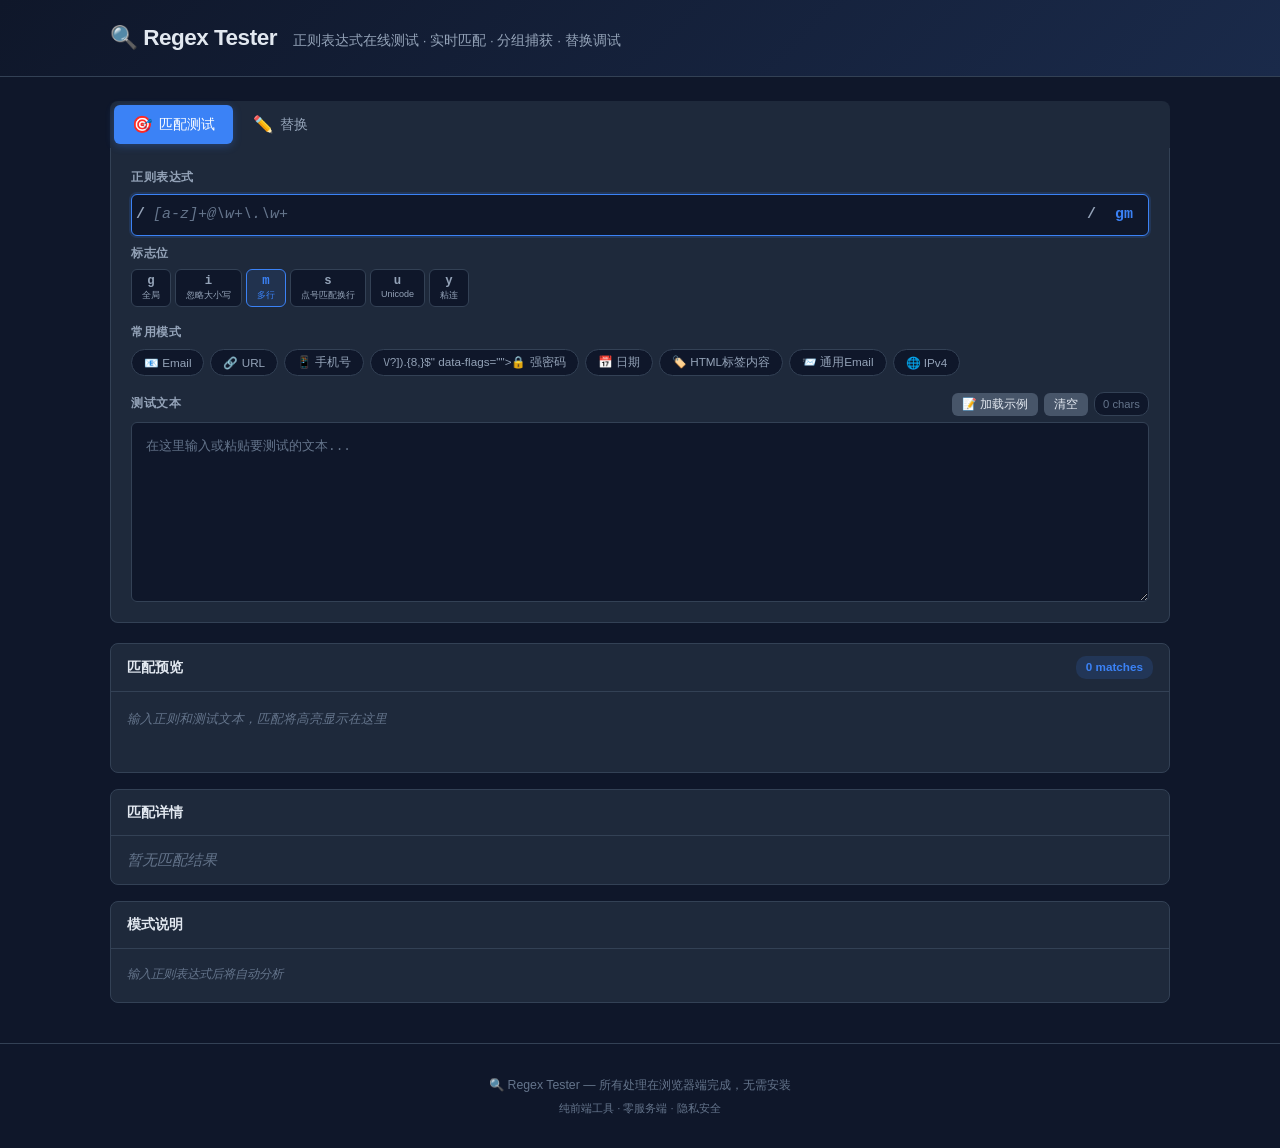
==== index.html @ 38aa361c "Initial commit: Regex Tester - real-time regex matching with highlight, replace mode, presets, patte" ====
<!DOCTYPE html>
<html lang="zh-CN">
<head>
  <meta charset="UTF-8">
  <meta name="viewport" content="width=device-width, initial-scale=1.0">
  <title>Regex Tester - 正则表达式在线测试工具</title>
  <meta name="description" content="免费在线正则表达式测试工具。实时匹配、分组捕获、替换调试、常用模式速查。浏览器端处理，无需安装。">
  <meta name="keywords" content="regex tester, regular expression tester, regex online, regex tester online free, regex 测试工具">
  <link rel="canonical" href="https://regex-tester.vercel.app/">
  <link rel="stylesheet" href="css/style.css">
</head>
<body>
  <header class="header">
    <div class="container">
      <div class="header-inner">
        <h1 class="logo">🔍 Regex Tester</h1>
        <p class="tagline">正则表达式在线测试 · 实时匹配 · 分组捕获 · 替换调试</p>
      </div>
    </div>
  </header>

  <main class="main container">
    <!-- Mode Toggle -->
    <nav class="tabs" role="tablist">
      <button class="tab active" role="tab" aria-selected="true" data-mode="test" tabindex="0">
        <span class="tab-icon">🎯</span>
        <span class="tab-label">匹配测试</span>
      </button>
      <button class="tab" role="tab" aria-selected="false" data-mode="replace" tabindex="-1">
        <span class="tab-icon">✏️</span>
        <span class="tab-label">替换</span>
      </button>
    </nav>

    <!-- === Main Input Section === -->
    <section class="input-section">
      <!-- Regex Pattern -->
      <div class="input-row">
        <div class="input-group regex-input-group">
          <label for="regex-pattern">正则表达式</label>
          <div class="regex-field">
            <span class="regex-delimiter">/</span>
            <input type="text" id="regex-pattern" class="regex-input" placeholder="[a-z]+@\w+\.\w+" spellcheck="false" autofocus>
            <span class="regex-delimiter">/</span>
            <input type="text" id="regex-flags" class="regex-flags" value="gm" placeholder="flags" maxlength="6" spellcheck="false">
          </div>
        </div>
        <div class="input-group flags-group">
          <label>标志位</label>
          <div class="flag-badges">
            <button class="flag-btn" data-flag="g">g <span class="flag-info">全局</span></button>
            <button class="flag-btn" data-flag="i">i <span class="flag-info">忽略大小写</span></button>
            <button class="flag-btn active" data-flag="m">m <span class="flag-info">多行</span></button>
            <button class="flag-btn" data-flag="s">s <span class="flag-info">点号匹配换行</span></button>
            <button class="flag-btn" data-flag="u">u <span class="flag-info">Unicode</span></button>
            <button class="flag-btn" data-flag="y">y <span class="flag-info">粘连</span></button>
          </div>
        </div>
      </div>

      <!-- Presets -->
      <div class="input-row">
        <div class="input-group">
          <label>常用模式</label>
          <div class="preset-badges">
            <button class="preset-btn" data-pattern="^[a-zA-Z0-9._%+-]+@[a-zA-Z0-9.-]+\.[a-zA-Z]{2,}$" data-flags="">📧 Email</button>
            <button class="preset-btn" data-pattern="https?:\/\/(www\.)?[-a-zA-Z0-9@:%._\+~#=]{1,256}\.[a-zA-Z0-9()]{1,6}\b([-a-zA-Z0-9()@:%_\+.~#?&//=]*)" data-flags="gi">🔗 URL</button>
            <button class="preset-btn" data-pattern="1[3-9]\d{9}" data-flags="">📱 手机号</button>
            <button class="preset-btn" data-pattern="^(?=.*[a-z])(?=.*[A-Z])(?=.*\d)(?=.*[!@#$%^&*()_+\-=\[\]{};':\"\\|,.<>\/?]).{8,}$" data-flags="">🔒 强密码</button>
            <button class="preset-btn" data-pattern="\d{4}[-/]\d{1,2}[-/]\d{1,2}" data-flags="">📅 日期</button>
            <button class="preset-btn" data-pattern="(?<=<title>)(.*?)(?=<\/title>)" data-flags="gi">🏷️ HTML标签内容</button>
            <button class="preset-btn" data-pattern="\b[A-Z0-9._%+-]+@[A-Z0-9.-]+\.[A-Z]{2,}\b" data-flags="gi">📨 通用Email</button>
            <button class="preset-btn" data-pattern="^(\d{1,3}\.){3}\d{1,3}$" data-flags="">🌐 IPv4</button>
          </div>
        </div>
      </div>

      <!-- Replace Input (hidden by default) -->
      <div class="input-row" id="replace-row" style="display:none">
        <div class="input-group">
          <label for="replace-with">替换为</label>
          <div class="replace-hint">
            <input type="text" id="replace-with" class="text-input" placeholder="替换文本（可用 $1, $2 引用分组）" spellcheck="false">
            <span class="hint-text">$& 匹配全文 · $1 第一个分组 · $` 匹配前 · $' 匹配后</span>
          </div>
        </div>
      </div>

      <!-- Test String -->
      <div class="input-row stretch">
        <div class="input-group">
          <div class="label-row">
            <label for="test-string">测试文本</label>
            <div class="label-actions">
              <button class="btn btn-sm" onclick="loadSample()">📝 加载示例</button>
              <button class="btn btn-sm" onclick="clearTest()">清空</button>
              <span id="char-count" class="size-badge">0 chars</span>
            </div>
          </div>
          <textarea id="test-string" class="code-editor" placeholder="在这里输入或粘贴要测试的文本..." spellcheck="false"></textarea>
        </div>
      </div>
    </section>

    <!-- === Results Section === -->
    <section class="results-section" id="results-section">
      <!-- Match Highlight Preview -->
      <div class="result-card">
        <div class="card-header">
          <h3>匹配预览</h3>
          <div class="card-actions">
            <span id="match-count" class="count-badge">0 matches</span>
          </div>
        </div>
        <div id="highlight-preview" class="highlight-box">
          <span class="placeholder-text">输入正则和测试文本，匹配将高亮显示在这里</span>
        </div>
      </div>

      <!-- Match Details -->
      <div class="result-card" id="details-card">
        <div class="card-header">
          <h3>匹配详情</h3>
          <span id="match-time" class="time-badge"></span>
        </div>
        <div id="match-details" class="match-details">
          <span class="placeholder-text">暂无匹配结果</span>
        </div>
      </div>

      <!-- Replace Result -->
      <div class="result-card" id="replace-card" style="display:none">
        <div class="card-header">
          <h3>替换结果</h3>
          <div class="card-actions">
            <button class="btn btn-sm" onclick="copyReplaceResult()">📋 复制</button>
          </div>
        </div>
        <div id="replace-result" class="highlight-box">
          <span class="placeholder-text">替换结果将显示在这里</span>
        </div>
      </div>

      <!-- Pattern Explanation -->
      <div class="result-card">
        <div class="card-header">
          <h3>模式说明</h3>
        </div>
        <div id="pattern-explanation" class="pattern-explain">
          <span class="placeholder-text">输入正则表达式后将自动分析</span>
        </div>
      </div>
    </section>
  </main>

  <footer class="footer">
    <div class="container">
      <p>🔍 Regex Tester — 所有处理在浏览器端完成，无需安装</p>
      <p class="footer-small">纯前端工具 · 零服务端 · 隐私安全</p>
    </div>
  </footer>

  <script src="js/app.js"></script>
</body>
</html>
---- css/style.css ----
/* === Reset & Base === */
*, *::before, *::after { box-sizing: border-box; margin: 0; padding: 0; }

:root {
  --bg: #0f172a;
  --bg-card: #1e293b;
  --bg-input: #0f172a;
  --border: #334155;
  --border-focus: #3b82f6;
  --text: #e2e8f0;
  --text-muted: #94a3b8;
  --text-dim: #64748b;
  --primary: #3b82f6;
  --primary-hover: #2563eb;
  --secondary: #475569;
  --secondary-hover: #64748b;
  --success: #22c55e;
  --error: #ef4444;
  --warning: #f59e0b;
  --match-bg: rgba(251,191,36,0.25);
  --match-border: #fbbf24;
  --match-highlight: rgba(59,130,246,0.2);
  --radius: 8px;
  --radius-sm: 6px;
  --font-mono: 'SF Mono', 'Fira Code', 'Cascadia Code', 'JetBrains Mono', monospace;
  --font-ui: -apple-system, BlinkMacSystemFont, 'Segoe UI', Roboto, sans-serif;
}

html { font-size: 15px; }
body {
  font-family: var(--font-ui);
  background: var(--bg);
  color: var(--text);
  min-height: 100vh;
  line-height: 1.6;
}

.container { max-width: 1100px; margin: 0 auto; padding: 0 20px; }

/* === Header === */
.header {
  border-bottom: 1px solid var(--border);
  padding: 20px 0;
  background: linear-gradient(135deg, #0f172a 0%, #1a2a4a 100%);
}
.header-inner { display: flex; align-items: baseline; gap: 16px; flex-wrap: wrap; }
.logo { font-size: 1.5rem; font-weight: 700; color: var(--text); letter-spacing: -0.5px; }
.tagline { color: var(--text-muted); font-size: 0.9rem; }

/* === Tabs === */
.tabs {
  display: flex; gap: 2px; margin-top: 24px;
  background: var(--bg-card); border-radius: var(--radius) var(--radius) 0 0; padding: 4px;
}
.tab {
  display: flex; align-items: center; gap: 6px;
  padding: 10px 18px; border: none; background: transparent; color: var(--text-muted);
  font-size: 0.9rem; font-family: var(--font-ui); cursor: pointer; border-radius: var(--radius-sm);
  transition: all 0.15s;
}
.tab:hover { color: var(--text); background: rgba(255,255,255,0.05); }
.tab.active {
  color: #fff; background: var(--primary);
  box-shadow: 0 2px 8px rgba(59,130,246,0.3);
}
.tab:focus-visible { outline: 2px solid var(--primary); outline-offset: -2px; }
.tab-icon { font-size: 1.1rem; }

/* === Input Section === */
.input-section {
  background: var(--bg-card); padding: 20px; border-radius: 0 0 var(--radius) var(--radius);
  border: 1px solid var(--border); border-top: none;
  display: flex; flex-direction: column; gap: 16px;
}

.input-row { display: flex; flex-direction: column; gap: 8px; }
.input-row.stretch { gap: 4px; }
.input-group { display: flex; flex-direction: column; gap: 6px; }
.input-group label { font-size: 0.82rem; font-weight: 600; color: var(--text-muted); text-transform: uppercase; letter-spacing: 0.5px; }

.label-row { display: flex; justify-content: space-between; align-items: center; }
.label-actions { display: flex; align-items: center; gap: 6px; }

/* === Regex Input === */
.regex-input-group { flex: 1; }
.regex-field {
  display: flex; align-items: center;
  background: var(--bg-input); border: 1px solid var(--border); border-radius: var(--radius-sm);
  transition: border-color 0.15s;
}
.regex-field:focus-within { border-color: var(--border-focus); box-shadow: 0 0 0 2px rgba(59,130,246,0.15); }
.regex-delimiter {
  padding: 8px 4px; font-family: var(--font-mono); font-size: 1rem;
  color: var(--text-muted); user-select: none; font-weight: 700;
}
.regex-input {
  flex: 1; padding: 8px 4px; background: transparent; color: var(--success);
  border: none; font-family: var(--font-mono); font-size: 1rem;
  outline: none; letter-spacing: 0.3px;
}
.regex-input::placeholder { color: var(--text-dim); font-style: italic; letter-spacing: 0; }
.regex-flags {
  width: 48px; padding: 8px 4px; background: transparent; color: var(--primary);
  border: none; font-family: var(--font-mono); font-size: 1rem;
  outline: none; text-align: center; font-weight: 700;
}

/* === Flag Buttons === */
.flags-group { min-width: 200px; }
.flag-badges {
  display: flex; flex-wrap: wrap; gap: 4px;
}
.flag-btn {
  display: flex; flex-direction: column; align-items: center; gap: 1px;
  padding: 4px 10px; border: 1px solid var(--border); border-radius: var(--radius-sm);
  background: var(--bg-input); color: var(--text-muted); cursor: pointer;
  font-family: var(--font-mono); font-size: 0.82rem; font-weight: 600;
  transition: all 0.12s;
}
.flag-btn:hover { border-color: var(--text-dim); color: var(--text); }
.flag-btn.active { border-color: var(--primary); color: var(--primary); background: rgba(59,130,246,0.1); }
.flag-info { font-size: 0.6rem; font-weight: 400; font-family: var(--font-ui); }

/* === Preset Buttons === */
.preset-badges {
  display: flex; flex-wrap: wrap; gap: 6px;
}
.preset-btn {
  padding: 5px 12px; border: 1px solid var(--border); border-radius: 16px;
  background: var(--bg-input); color: var(--text-muted); cursor: pointer;
  font-size: 0.78rem; font-family: var(--font-ui);
  transition: all 0.12s; white-space: nowrap;
}
.preset-btn:hover {
  border-color: var(--primary); color: var(--primary);
  background: rgba(59,130,246,0.08);
}

/* === Text Inputs === */
.text-input {
  width: 100%; padding: 10px 12px;
  background: var(--bg-input); color: var(--text);
  border: 1px solid var(--border); border-radius: var(--radius-sm);
  font-family: var(--font-mono); font-size: 0.85rem;
  transition: border-color 0.15s; outline: none;
}
.text-input:focus { border-color: var(--border-focus); box-shadow: 0 0 0 2px rgba(59,130,246,0.15); }

.replace-hint { display: flex; flex-direction: column; gap: 4px; }
.hint-text { font-size: 0.72rem; color: var(--text-dim); font-family: var(--font-ui); }

.code-editor {
  width: 100%; min-height: 180px; padding: 14px;
  background: var(--bg-input); color: var(--text);
  border: 1px solid var(--border); border-radius: var(--radius-sm);
  font-family: var(--font-mono); font-size: 0.85rem; line-height: 1.5;
  resize: vertical; tab-size: 4;
  transition: border-color 0.15s;
}
.code-editor:focus { outline: none; border-color: var(--border-focus); box-shadow: 0 0 0 2px rgba(59,130,246,0.15); }
.code-editor::placeholder { color: var(--text-dim); }

/* === Results Section === */
.results-section {
  margin-top: 20px; display: flex; flex-direction: column; gap: 16px;
}

.result-card {
  background: var(--bg-card); border: 1px solid var(--border); border-radius: var(--radius);
  overflow: hidden;
}
.card-header {
  display: flex; justify-content: space-between; align-items: center;
  padding: 12px 16px; border-bottom: 1px solid var(--border);
}
.card-header h3 { font-size: 0.9rem; font-weight: 600; }
.card-actions { display: flex; align-items: center; gap: 8px; }

.highlight-box {
  padding: 16px; min-height: 80px; max-height: 300px; overflow-y: auto;
  font-family: var(--font-mono); font-size: 0.85rem; line-height: 1.7;
  white-space: pre-wrap; word-break: break-all;
}
.placeholder-text { color: var(--text-dim); font-style: italic; font-family: var(--font-ui); }

/* === Match Highlighting === */
.match-highlight {
  background: var(--match-bg);
  border-bottom: 2px solid var(--match-border);
  border-radius: 2px;
  padding: 0 1px;
}
.match-highlight-alt {
  background: rgba(52,211,153,0.25);
  border-bottom: 2px solid #34d399;
  border-radius: 2px;
  padding: 0 1px;  
}
.match-group {
  background: rgba(99,102,241,0.2);
  border-radius: 2px;
  padding: 0 1px;
}

/* === Match Details === */
.match-details {
  padding: 12px 16px; max-height: 400px; overflow-y: auto;
}
.match-item {
  padding: 10px 12px; margin-bottom: 6px;
  background: var(--bg-input); border: 1px solid var(--border); border-radius: var(--radius-sm);
  font-family: var(--font-mono); font-size: 0.8rem; line-height: 1.5;
}
.match-num { color: var(--primary); font-weight: 600; margin-right: 8px; }
.match-text { color: var(--success); }
.match-pos { color: var(--text-dim); font-size: 0.75rem; margin-left: 8px; }
.match-groups { margin-top: 6px; padding-left: 16px; border-left: 2px solid var(--border); }
.match-group-item { color: var(--warning); font-size: 0.78rem; }

/* === Count Badge === */
.count-badge {
  font-size: 0.78rem; padding: 2px 10px; border-radius: 10px;
  background: rgba(59,130,246,0.15); color: var(--primary);
  font-weight: 600;
}
.time-badge {
  font-size: 0.72rem; color: var(--text-dim);
}

/* === Pattern Explanation === */
.pattern-explain {
  padding: 16px; min-height: 48px;
  font-family: var(--font-mono); font-size: 0.82rem; line-height: 1.6;
}
.explain-row { margin-bottom: 4px; }
.explain-token { color: var(--warning); font-weight: 600; }
.explain-desc { color: var(--text-muted); margin-left: 6px; }
.explain-sep { color: var(--text-dim); }

/* === Buttons === */
.btn {
  display: inline-flex; align-items: center; gap: 6px;
  padding: 6px 12px; border: none; border-radius: var(--radius-sm);
  font-size: 0.8rem; font-family: var(--font-ui); font-weight: 500;
  cursor: pointer; transition: all 0.15s; white-space: nowrap;
}
.btn-sm { padding: 4px 10px; font-size: 0.78rem; background: var(--secondary); color: #e2e8f0; }
.btn-sm:hover { background: var(--secondary-hover); }

.size-badge {
  font-size: 0.75rem; color: var(--text-dim);
  background: var(--bg-input); padding: 2px 8px; border-radius: 10px;
  border: 1px solid var(--border);
}

/* === Footer === */
.footer {
  text-align: center; padding: 32px 0; margin-top: 40px;
  border-top: 1px solid var(--border); color: var(--text-dim); font-size: 0.82rem;
}
.footer-small { margin-top: 4px; font-size: 0.75rem; }

/* === Error state === */
.regex-error .regex-input { color: var(--error); }
.regex-error .regex-delimiter { color: var(--error); }
.error-text { color: var(--error); font-size: 0.78rem; margin-top: 4px; }

/* === Toast === */
.toast {
  position: fixed; bottom: 24px; left: 50%; transform: translateX(-50%);
  padding: 10px 24px; border-radius: var(--radius); background: var(--bg-card);
  border: 1px solid var(--border); color: var(--text); font-size: 0.85rem;
  box-shadow: 0 4px 20px rgba(0,0,0,0.3); z-index: 100;
  animation: toastIn 0.3s ease;
}
@keyframes toastIn {
  from { opacity: 0; transform: translateX(-50%) translateY(10px); }
  to { opacity: 1; transform: translateX(-50%) translateY(0); }
}

/* === Responsive === */
@media (max-width: 700px) {
  .input-row { flex-direction: column; }
  .flags-group { min-width: auto; }
}
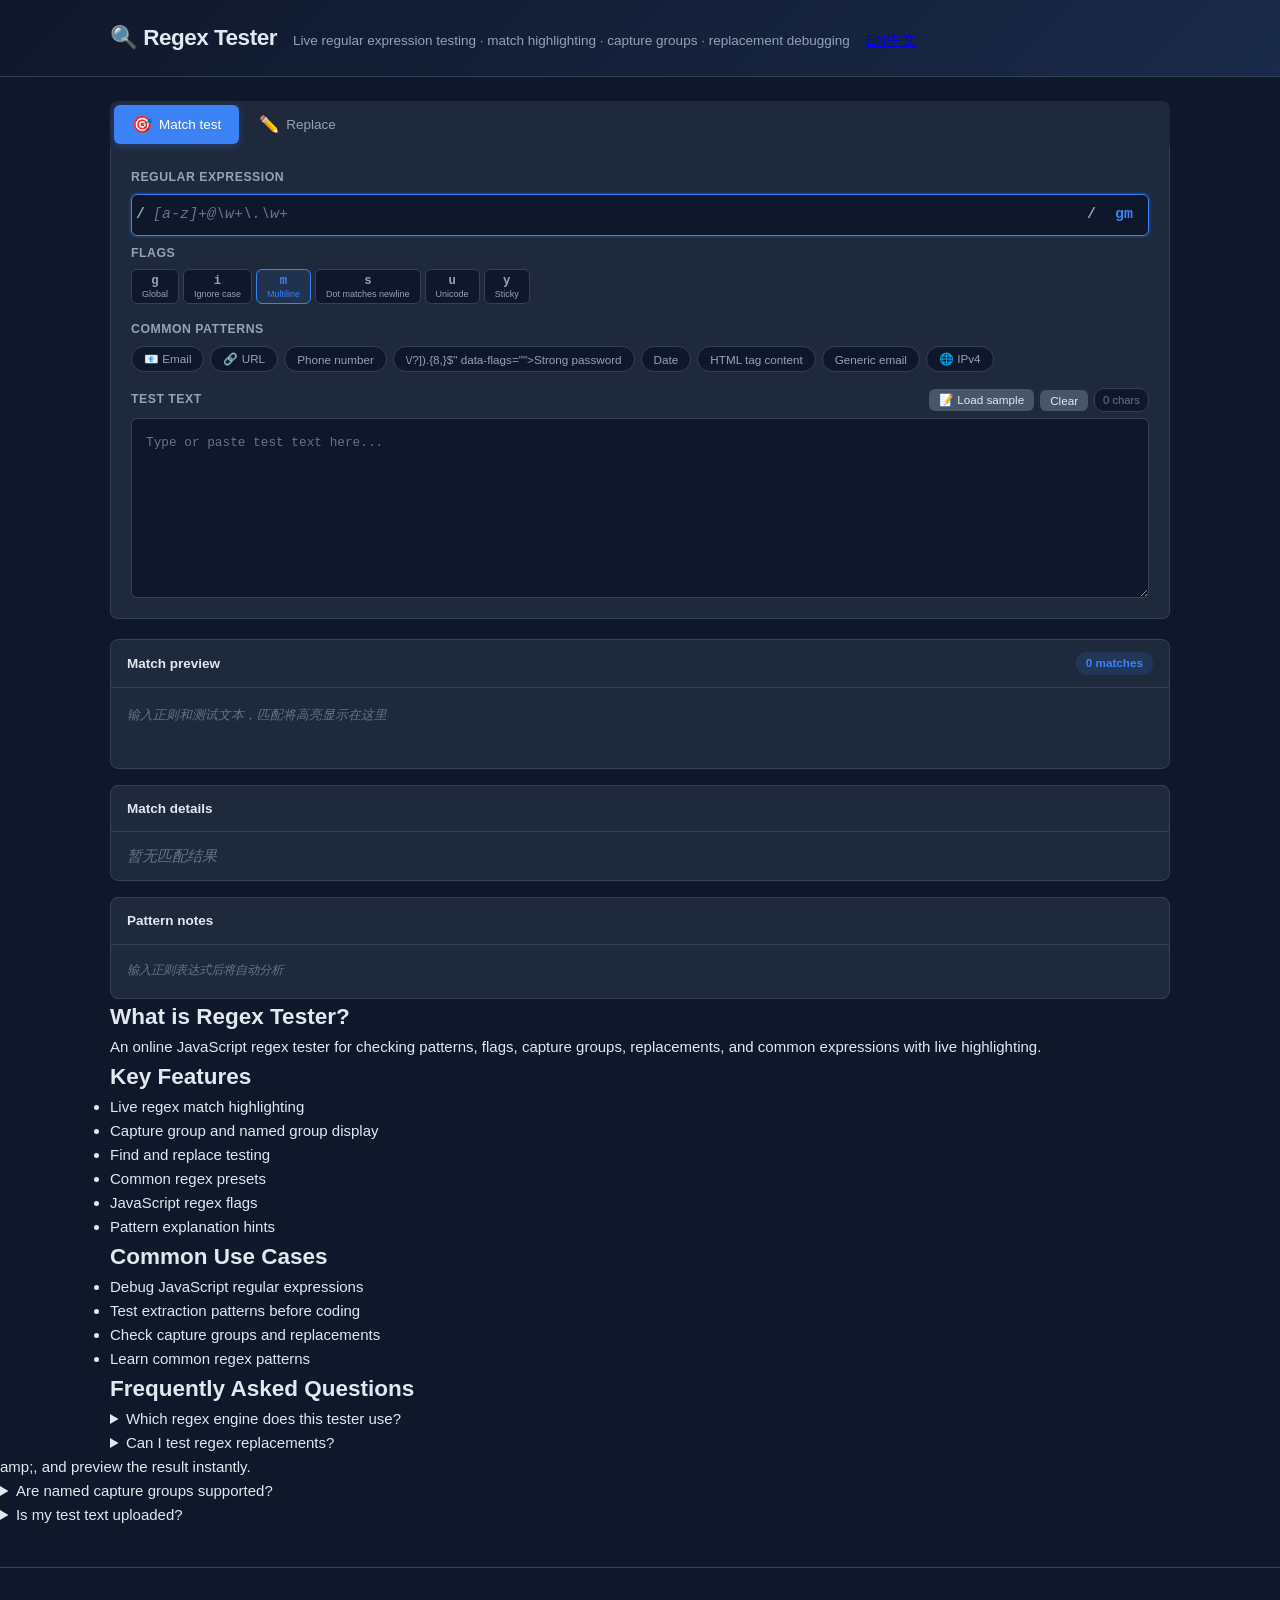
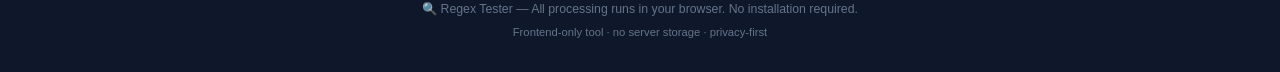
==== commit 3b12b723: "Add Vercel Analytics & Speed Insights tracking scripts" ====
--- a/index.html
+++ b/index.html
@@ -1,20 +1,116 @@
 <!DOCTYPE html>
-<html lang="zh-CN">
+<html lang="en">
 <head>
-  <meta charset="UTF-8">
+  <!-- Primary Meta -->
+  <meta name="description" content="Test JavaScript regular expressions online with live matches, highlights, capture groups, replacements, and common regex presets.">
+  <meta name="keywords" content="regex tester, regular expression tester, javascript regex tester, regex replace, regex online, regex capture groups">
+  <meta name="author" content="Dudu Tools">
+  <meta name="robots" content="index, follow">
+  <link rel="canonical" href="https://regex-tester.vercel.app/">
+  <link rel="alternate" hreflang="en" href="https://regex-tester.vercel.app/">
+  <link rel="alternate" hreflang="zh-CN" href="https://regex-tester.vercel.app/zh/">
+  <link rel="alternate" hreflang="x-default" href="https://regex-tester.vercel.app/">
+<!-- Open Graph -->
+  <meta property="og:type" content="website">
+  <meta property="og:title" content="Regex Tester Online | JavaScript Regular Expression Tool">
+  <meta property="og:description" content="Test JavaScript regular expressions online with live matches, highlights, capture groups, replacements, and common regex presets.">
+  <meta property="og:url" content="https://regex-tester.vercel.app/">
+<meta property="og:site_name" content="Regex Tester">
+  <meta property="og:locale" content="en_US">
+
+  <!-- Twitter Card -->
+  <meta name="twitter:card" content="summary">
+  <meta name="twitter:title" content="Regex Tester Online | JavaScript Regular Expression Tool">
+  <meta name="twitter:description" content="Test JavaScript regular expressions online with live matches, highlights, capture groups, replacements, and common regex presets.">
+<meta charset="UTF-8">
   <meta name="viewport" content="width=device-width, initial-scale=1.0">
-  <title>Regex Tester - 正则表达式在线测试工具</title>
-  <meta name="description" content="免费在线正则表达式测试工具。实时匹配、分组捕获、替换调试、常用模式速查。浏览器端处理，无需安装。">
-  <meta name="keywords" content="regex tester, regular expression tester, regex online, regex tester online free, regex 测试工具">
-  <link rel="canonical" href="https://regex-tester.vercel.app/">
+  <title>Regex Tester Online | JavaScript Regular Expression Tool</title>
   <link rel="stylesheet" href="css/style.css">
+  <script type="application/ld+json">
+{
+  "@context": "https://schema.org",
+  "@type": "WebApplication",
+  "name": "Regex Tester",
+  "description": "Test JavaScript regular expressions online with live matches, highlights, capture groups, replacements, and common regex presets.",
+  "url": "https://regex-tester.vercel.app/",
+  "inLanguage": "en",
+  "applicationCategory": "DeveloperApplication",
+  "operatingSystem": "All",
+  "browserRequirements": "Requires JavaScript",
+  "isAccessibleForFree": true,
+  "offers": {
+    "@type": "Offer",
+    "price": "0",
+    "priceCurrency": "USD"
+  },
+  "featureList": [
+    "Live regex match highlighting",
+    "Capture group and named group display",
+    "Find and replace testing",
+    "Common regex presets",
+    "JavaScript regex flags",
+    "Pattern explanation hints"
+  ],
+  "publisher": {
+    "@type": "Organization",
+    "name": "Dudu Tools"
+  }
+}
+  </script>
+  <script type="application/ld+json">
+{
+  "@context": "https://schema.org",
+  "@type": "FAQPage",
+  "inLanguage": "en",
+  "mainEntity": [
+    {
+      "@type": "Question",
+      "name": "Which regex engine does this tester use?",
+      "acceptedAnswer": {
+        "@type": "Answer",
+        "text": "It uses the JavaScript regular expression engine available in your browser."
+      }
+    },
+    {
+      "@type": "Question",
+      "name": "Can I test regex replacements?",
+      "acceptedAnswer": {
+        "@type": "Answer",
+        "text": "Yes. Switch to replacement mode, enter replacement text such as $1 or $&, and preview the result instantly."
+      }
+    },
+    {
+      "@type": "Question",
+      "name": "Are named capture groups supported?",
+      "acceptedAnswer": {
+        "@type": "Answer",
+        "text": "Yes, when supported by your browser, named capture groups are shown in the match details."
+      }
+    },
+    {
+      "@type": "Question",
+      "name": "Is my test text uploaded?",
+      "acceptedAnswer": {
+        "@type": "Answer",
+        "text": "No. Regex matching runs in the browser, so your text stays local."
+      }
+    }
+  ]
+}
+  </script>
+
+  <!-- Vercel Analytics -->
+  <script defer src="/_vercel/insights/script.js"></script>
+  <!-- Vercel Speed Insights -->
+  <script defer src="/_vercel/speed-insights/script.js"></script>
 </head>
 <body>
   <header class="header">
     <div class="container">
       <div class="header-inner">
         <h1 class="logo">🔍 Regex Tester</h1>
-        <p class="tagline">正则表达式在线测试 · 实时匹配 · 分组捕获 · 替换调试</p>
+        <p class="tagline">Live regular expression testing · match highlighting · capture groups · replacement debugging</p>
+        <nav class="language-switcher" aria-label="Language"><a class="active" href="./" lang="en">EN</a><a class="" href="zh/" lang="zh-CN">中文</a></nav>
       </div>
     </div>
   </header>
@@ -24,11 +120,11 @@
     <nav class="tabs" role="tablist">
       <button class="tab active" role="tab" aria-selected="true" data-mode="test" tabindex="0">
         <span class="tab-icon">🎯</span>
-        <span class="tab-label">匹配测试</span>
+        <span class="tab-label">Match test</span>
       </button>
       <button class="tab" role="tab" aria-selected="false" data-mode="replace" tabindex="-1">
         <span class="tab-icon">✏️</span>
-        <span class="tab-label">替换</span>
+        <span class="tab-label">Replace</span>
       </button>
     </nav>
 
@@ -37,7 +133,7 @@
       <!-- Regex Pattern -->
       <div class="input-row">
         <div class="input-group regex-input-group">
-          <label for="regex-pattern">正则表达式</label>
+          <label for="regex-pattern">Regular expression</label>
           <div class="regex-field">
             <span class="regex-delimiter">/</span>
             <input type="text" id="regex-pattern" class="regex-input" placeholder="[a-z]+@\w+\.\w+" spellcheck="false" autofocus>
@@ -46,14 +142,14 @@
           </div>
         </div>
         <div class="input-group flags-group">
-          <label>标志位</label>
+          <label>Flags</label>
           <div class="flag-badges">
-            <button class="flag-btn" data-flag="g">g <span class="flag-info">全局</span></button>
-            <button class="flag-btn" data-flag="i">i <span class="flag-info">忽略大小写</span></button>
-            <button class="flag-btn active" data-flag="m">m <span class="flag-info">多行</span></button>
-            <button class="flag-btn" data-flag="s">s <span class="flag-info">点号匹配换行</span></button>
+            <button class="flag-btn" data-flag="g">g <span class="flag-info">Global</span></button>
+            <button class="flag-btn" data-flag="i">i <span class="flag-info">Ignore case</span></button>
+            <button class="flag-btn active" data-flag="m">m <span class="flag-info">Multiline</span></button>
+            <button class="flag-btn" data-flag="s">s <span class="flag-info">Dot matches newline</span></button>
             <button class="flag-btn" data-flag="u">u <span class="flag-info">Unicode</span></button>
-            <button class="flag-btn" data-flag="y">y <span class="flag-info">粘连</span></button>
+            <button class="flag-btn" data-flag="y">y <span class="flag-info">Sticky</span></button>
           </div>
         </div>
       </div>
@@ -61,15 +157,15 @@
       <!-- Presets -->
       <div class="input-row">
         <div class="input-group">
-          <label>常用模式</label>
+          <label>Common patterns</label>
           <div class="preset-badges">
             <button class="preset-btn" data-pattern="^[a-zA-Z0-9._%+-]+@[a-zA-Z0-9.-]+\.[a-zA-Z]{2,}$" data-flags="">📧 Email</button>
             <button class="preset-btn" data-pattern="https?:\/\/(www\.)?[-a-zA-Z0-9@:%._\+~#=]{1,256}\.[a-zA-Z0-9()]{1,6}\b([-a-zA-Z0-9()@:%_\+.~#?&//=]*)" data-flags="gi">🔗 URL</button>
-            <button class="preset-btn" data-pattern="1[3-9]\d{9}" data-flags="">📱 手机号</button>
-            <button class="preset-btn" data-pattern="^(?=.*[a-z])(?=.*[A-Z])(?=.*\d)(?=.*[!@#$%^&*()_+\-=\[\]{};':\"\\|,.<>\/?]).{8,}$" data-flags="">🔒 强密码</button>
-            <button class="preset-btn" data-pattern="\d{4}[-/]\d{1,2}[-/]\d{1,2}" data-flags="">📅 日期</button>
-            <button class="preset-btn" data-pattern="(?<=<title>)(.*?)(?=<\/title>)" data-flags="gi">🏷️ HTML标签内容</button>
-            <button class="preset-btn" data-pattern="\b[A-Z0-9._%+-]+@[A-Z0-9.-]+\.[A-Z]{2,}\b" data-flags="gi">📨 通用Email</button>
+            <button class="preset-btn" data-pattern="1[3-9]\d{9}" data-flags="">Phone number</button>
+            <button class="preset-btn" data-pattern="^(?=.*[a-z])(?=.*[A-Z])(?=.*\d)(?=.*[!@#$%^&*()_+\-=\[\]{};':\"\\|,.<>\/?]).{8,}$" data-flags="">Strong password</button>
+            <button class="preset-btn" data-pattern="\d{4}[-/]\d{1,2}[-/]\d{1,2}" data-flags="">Date</button>
+            <button class="preset-btn" data-pattern="(?<=<title>)(.*?)(?=<\/title>)" data-flags="gi">HTML tag content</button>
+            <button class="preset-btn" data-pattern="\b[A-Z0-9._%+-]+@[A-Z0-9.-]+\.[A-Z]{2,}\b" data-flags="gi">Generic email</button>
             <button class="preset-btn" data-pattern="^(\d{1,3}\.){3}\d{1,3}$" data-flags="">🌐 IPv4</button>
           </div>
         </div>
@@ -78,10 +174,10 @@
       <!-- Replace Input (hidden by default) -->
       <div class="input-row" id="replace-row" style="display:none">
         <div class="input-group">
-          <label for="replace-with">替换为</label>
+          <label for="replace-with">Replace with</label>
           <div class="replace-hint">
-            <input type="text" id="replace-with" class="text-input" placeholder="替换文本（可用 $1, $2 引用分组）" spellcheck="false">
-            <span class="hint-text">$& 匹配全文 · $1 第一个分组 · $` 匹配前 · $' 匹配后</span>
+            <input type="text" id="replace-with" class="text-input" placeholder="Replacement text (use $1, $2 for capture groups)" spellcheck="false">
+            <span class="hint-text">$& full match · $1 first group · $` before match · $' after match</span>
           </div>
         </div>
       </div>
@@ -90,14 +186,14 @@
       <div class="input-row stretch">
         <div class="input-group">
           <div class="label-row">
-            <label for="test-string">测试文本</label>
+            <label for="test-string">Test text</label>
             <div class="label-actions">
-              <button class="btn btn-sm" onclick="loadSample()">📝 加载示例</button>
-              <button class="btn btn-sm" onclick="clearTest()">清空</button>
+              <button class="btn btn-sm" onclick="loadSample()">📝 Load sample</button>
+              <button class="btn btn-sm" onclick="clearTest()">Clear</button>
               <span id="char-count" class="size-badge">0 chars</span>
             </div>
           </div>
-          <textarea id="test-string" class="code-editor" placeholder="在这里输入或粘贴要测试的文本..." spellcheck="false"></textarea>
+          <textarea id="test-string" class="code-editor" placeholder="Type or paste test text here..." spellcheck="false"></textarea>
         </div>
       </div>
     </section>
@@ -107,56 +203,80 @@
       <!-- Match Highlight Preview -->
       <div class="result-card">
         <div class="card-header">
-          <h3>匹配预览</h3>
+          <h3>Match preview</h3>
           <div class="card-actions">
             <span id="match-count" class="count-badge">0 matches</span>
           </div>
         </div>
         <div id="highlight-preview" class="highlight-box">
-          <span class="placeholder-text">输入正则和测试文本，匹配将高亮显示在这里</span>
+          <span class="placeholder-text">Enter a regex and test text to see highlighted matches here</span>
         </div>
       </div>
 
       <!-- Match Details -->
       <div class="result-card" id="details-card">
         <div class="card-header">
-          <h3>匹配详情</h3>
+          <h3>Match details</h3>
           <span id="match-time" class="time-badge"></span>
         </div>
         <div id="match-details" class="match-details">
-          <span class="placeholder-text">暂无匹配结果</span>
+          <span class="placeholder-text">No matches yet</span>
         </div>
       </div>
 
       <!-- Replace Result -->
       <div class="result-card" id="replace-card" style="display:none">
         <div class="card-header">
-          <h3>替换结果</h3>
+          <h3>Replacement result</h3>
           <div class="card-actions">
-            <button class="btn btn-sm" onclick="copyReplaceResult()">📋 复制</button>
+            <button class="btn btn-sm" onclick="copyReplaceResult()">Copy</button>
           </div>
         </div>
         <div id="replace-result" class="highlight-box">
-          <span class="placeholder-text">替换结果将显示在这里</span>
+          <span class="placeholder-text">Replacement output will appear here</span>
         </div>
       </div>
 
       <!-- Pattern Explanation -->
       <div class="result-card">
         <div class="card-header">
-          <h3>模式说明</h3>
+          <h3>Pattern notes</h3>
         </div>
         <div id="pattern-explanation" class="pattern-explain">
-          <span class="placeholder-text">输入正则表达式后将自动分析</span>
-        </div>
+          <span class="placeholder-text">Pattern analysis appears after you enter a regular expression</span>
+        </div>
+      </div>
+    </section>
+    <section class="seo-content" aria-label="Tool guide and frequently asked questions">
+      <div class="seo-block">
+        <h2>What is Regex Tester?</h2>
+        <p>An online JavaScript regex tester for checking patterns, flags, capture groups, replacements, and common expressions with live highlighting.</p>
+      </div>
+      <div class="seo-grid">
+        <div class="seo-block">
+          <h2>Key Features</h2>
+          <ul><li>Live regex match highlighting</li><li>Capture group and named group display</li><li>Find and replace testing</li><li>Common regex presets</li><li>JavaScript regex flags</li><li>Pattern explanation hints</li></ul>
+        </div>
+        <div class="seo-block">
+          <h2>Common Use Cases</h2>
+          <ul><li>Debug JavaScript regular expressions</li><li>Test extraction patterns before coding</li><li>Check capture groups and replacements</li><li>Learn common regex patterns</li></ul>
+        </div>
+      </div>
+      <div class="seo-block faq-list">
+        <h2>Frequently Asked Questions</h2>
+        <details><summary>Which regex engine does this tester use?</summary><p>It uses the JavaScript regular expression engine available in your browser.</p></details>
+        <details><summary>Can I test regex replacements?</summary><p>Yes. Switch to replacement mode, enter replacement text such as $1 or 
+  </main>amp;, and preview the result instantly.</p></details>
+        <details><summary>Are named capture groups supported?</summary><p>Yes, when supported by your browser, named capture groups are shown in the match details.</p></details>
+        <details><summary>Is my test text uploaded?</summary><p>No. Regex matching runs in the browser, so your text stays local.</p></details>
       </div>
     </section>
   </main>
 
   <footer class="footer">
     <div class="container">
-      <p>🔍 Regex Tester — 所有处理在浏览器端完成，无需安装</p>
-      <p class="footer-small">纯前端工具 · 零服务端 · 隐私安全</p>
+      <p>🔍 Regex Tester — All processing runs in your browser. No installation required.</p>
+      <p class="footer-small">Frontend-only tool · no server storage · privacy-first</p>
     </div>
   </footer>
 
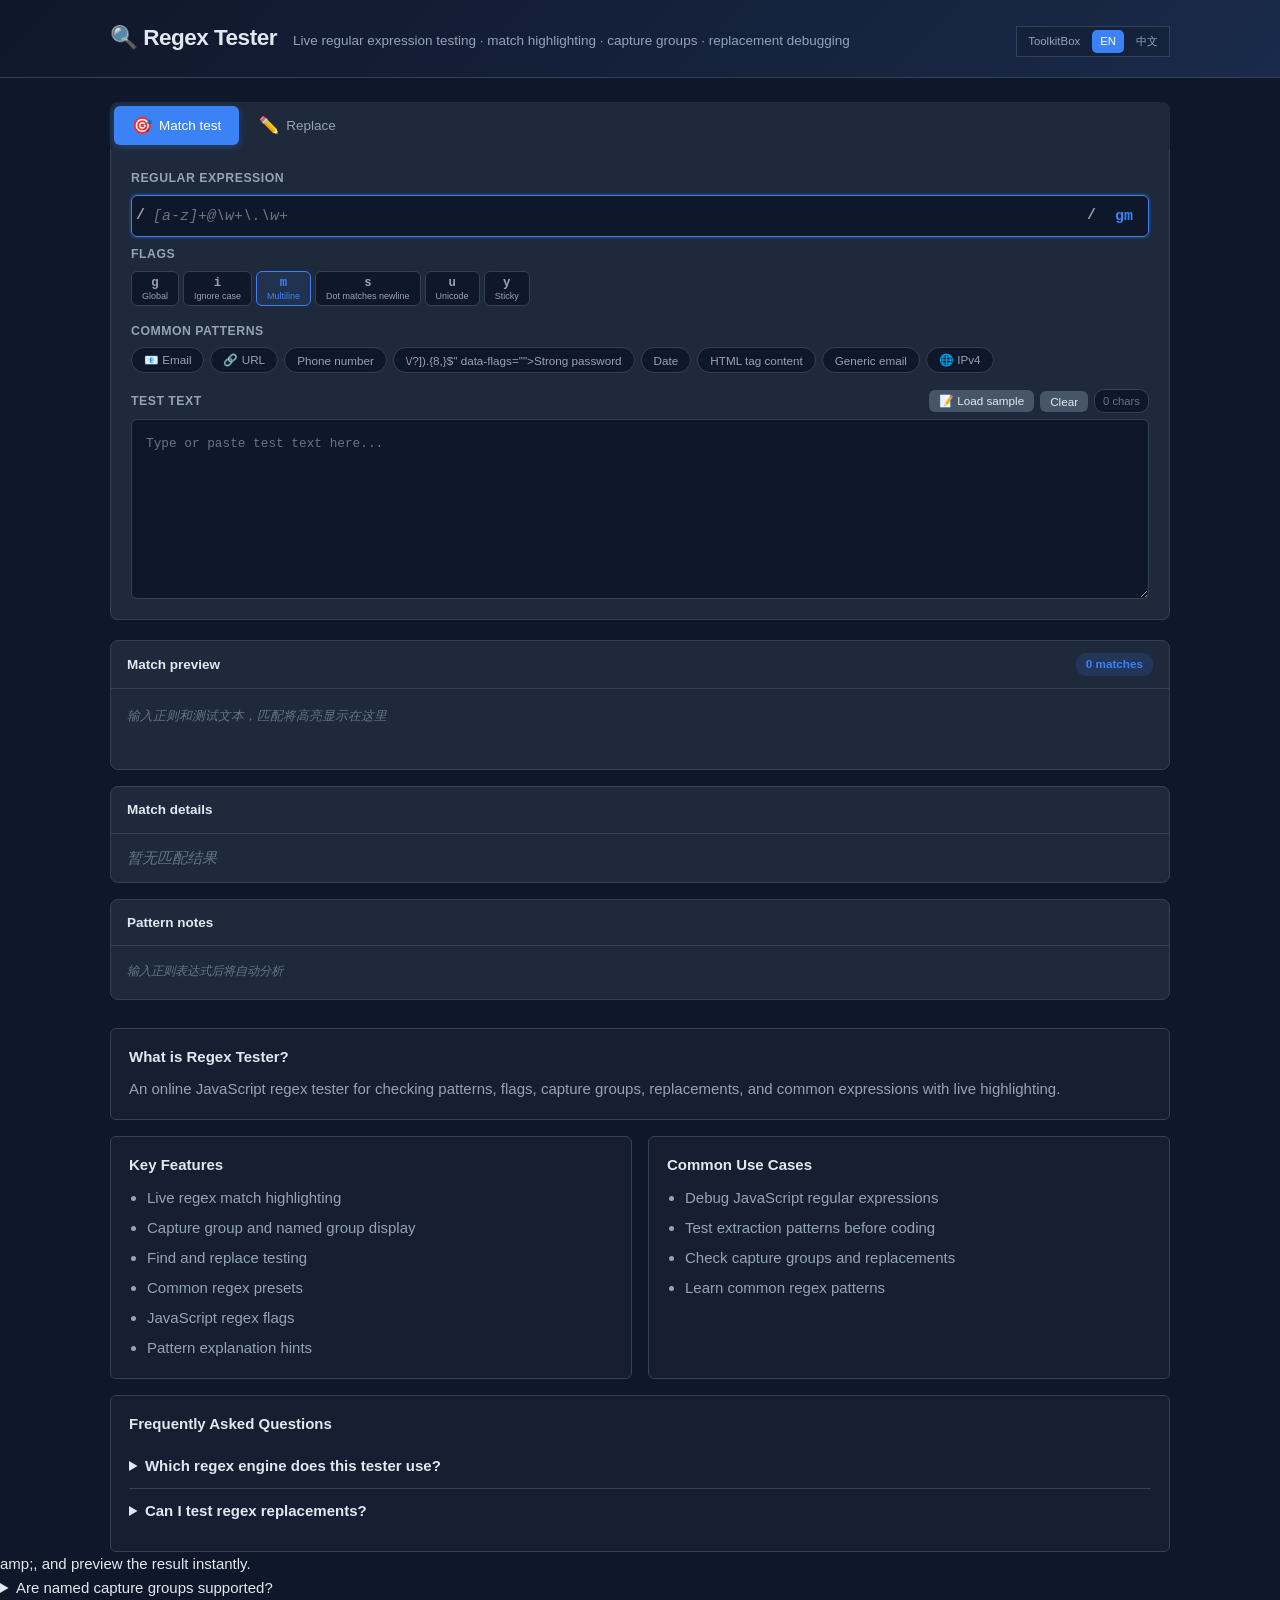
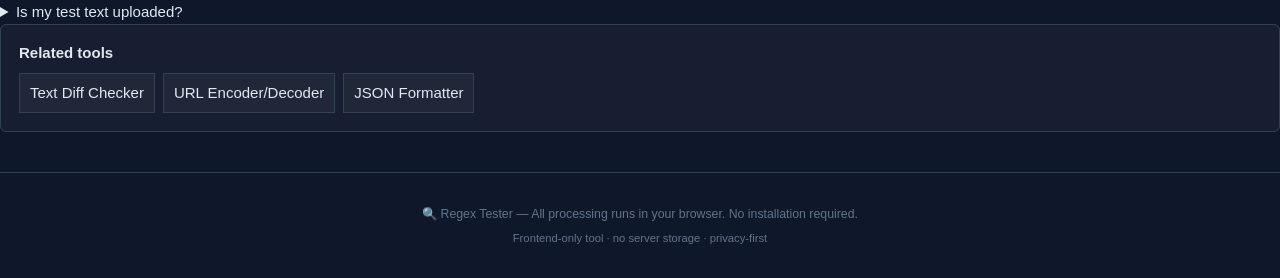
==== commit 3e9b1cef: "Improve SEO metadata and internal links" ====
--- a/index.html
+++ b/index.html
@@ -4,17 +4,17 @@
   <!-- Primary Meta -->
   <meta name="description" content="Test JavaScript regular expressions online with live matches, highlights, capture groups, replacements, and common regex presets.">
   <meta name="keywords" content="regex tester, regular expression tester, javascript regex tester, regex replace, regex online, regex capture groups">
-  <meta name="author" content="Dudu Tools">
+  <meta name="author" content="ToolkitBox">
   <meta name="robots" content="index, follow">
-  <link rel="canonical" href="https://regex-tester.vercel.app/">
-  <link rel="alternate" hreflang="en" href="https://regex-tester.vercel.app/">
-  <link rel="alternate" hreflang="zh-CN" href="https://regex-tester.vercel.app/zh/">
-  <link rel="alternate" hreflang="x-default" href="https://regex-tester.vercel.app/">
+  <link rel="canonical" href="https://regex.toolkitbox.org/">
+  <link rel="alternate" hreflang="en" href="https://regex.toolkitbox.org/">
+  <link rel="alternate" hreflang="zh-CN" href="https://regex.toolkitbox.org/zh/">
+  <link rel="alternate" hreflang="x-default" href="https://regex.toolkitbox.org/">
 <!-- Open Graph -->
   <meta property="og:type" content="website">
   <meta property="og:title" content="Regex Tester Online | JavaScript Regular Expression Tool">
   <meta property="og:description" content="Test JavaScript regular expressions online with live matches, highlights, capture groups, replacements, and common regex presets.">
-  <meta property="og:url" content="https://regex-tester.vercel.app/">
+  <meta property="og:url" content="https://regex.toolkitbox.org/">
 <meta property="og:site_name" content="Regex Tester">
   <meta property="og:locale" content="en_US">
 
@@ -29,10 +29,10 @@
   <script type="application/ld+json">
 {
   "@context": "https://schema.org",
-  "@type": "WebApplication",
+  "@type": "SoftwareApplication",
   "name": "Regex Tester",
   "description": "Test JavaScript regular expressions online with live matches, highlights, capture groups, replacements, and common regex presets.",
-  "url": "https://regex-tester.vercel.app/",
+  "url": "https://regex.toolkitbox.org/",
   "inLanguage": "en",
   "applicationCategory": "DeveloperApplication",
   "operatingSystem": "All",
@@ -53,7 +53,7 @@
   ],
   "publisher": {
     "@type": "Organization",
-    "name": "Dudu Tools"
+    "name": "ToolkitBox"
   }
 }
   </script>
@@ -110,7 +110,7 @@
       <div class="header-inner">
         <h1 class="logo">🔍 Regex Tester</h1>
         <p class="tagline">Live regular expression testing · match highlighting · capture groups · replacement debugging</p>
-        <nav class="language-switcher" aria-label="Language"><a class="active" href="./" lang="en">EN</a><a class="" href="zh/" lang="zh-CN">中文</a></nav>
+        <nav class="language-switcher" aria-label="Language"><a class="home-link" href="https://toolkitbox.org/">ToolkitBox</a><a class="active" href="./" lang="en">EN</a><a class="" href="zh/" lang="zh-CN">中文</a></nav>
       </div>
     </div>
   </header>
@@ -270,6 +270,10 @@
         <details><summary>Are named capture groups supported?</summary><p>Yes, when supported by your browser, named capture groups are shown in the match details.</p></details>
         <details><summary>Is my test text uploaded?</summary><p>No. Regex matching runs in the browser, so your text stays local.</p></details>
       </div>
+      <div class="seo-block related-tools">
+        <h2>Related tools</h2>
+        <div class="related-links"><a href="https://diff.toolkitbox.org/">Text Diff Checker</a><a href="https://url.toolkitbox.org/">URL Encoder/Decoder</a><a href="https://json.toolkitbox.org/">JSON Formatter</a></div>
+      </div>
     </section>
   </main>
 
--- a/css/style.css
+++ b/css/style.css
@@ -283,3 +283,22 @@
   .input-row { flex-direction: column; }
   .flags-group { min-width: auto; }
 }
+/* === SEO / GEO Content === */
+.language-switcher { margin-left: auto; display: inline-flex; gap: 4px; padding: 3px; border: 1px solid var(--border); border-radius: var(--radius-xs); background: rgba(15,23,42,0.35); }
+.language-switcher a { color: var(--text-muted); text-decoration: none; font-size: 0.76rem; line-height: 1; padding: 6px 8px; border-radius: 5px; }
+.language-switcher a:hover, .language-switcher a.active { color: #fff; background: var(--primary); }
+.seo-content { margin-top: 28px; display: flex; flex-direction: column; gap: 16px; color: var(--text-muted); }
+.seo-grid { display: grid; grid-template-columns: repeat(2, minmax(0, 1fr)); gap: 16px; }
+.seo-block { background: rgba(255,255,255,0.03); border: 1px solid var(--border); border-radius: var(--radius-sm); padding: 18px; }
+.seo-block h2 { color: var(--text); font-size: 1rem; line-height: 1.35; margin: 0 0 10px; letter-spacing: 0; }
+.seo-block p { margin: 0; }
+.seo-block ul { margin: 0; padding-left: 18px; }
+.seo-block li + li { margin-top: 6px; }
+.faq-list details { border-top: 1px solid var(--border); padding: 10px 0; }
+.faq-list details:first-of-type { border-top: 0; }
+.faq-list summary { color: var(--text); cursor: pointer; font-weight: 600; }
+.faq-list details p { margin-top: 8px; }
+@media (max-width: 720px) { .language-switcher { margin-left: 0; } .seo-grid { grid-template-columns: 1fr; } }
+.related-links { display: flex; flex-wrap: wrap; gap: 8px; margin-top: 10px; }
+.related-links a { color: var(--text); text-decoration: none; border: 1px solid var(--border); border-radius: var(--radius-xs); padding: 7px 10px; background: rgba(255,255,255,0.04); }
+.related-links a:hover { border-color: var(--primary); color: #fff; }
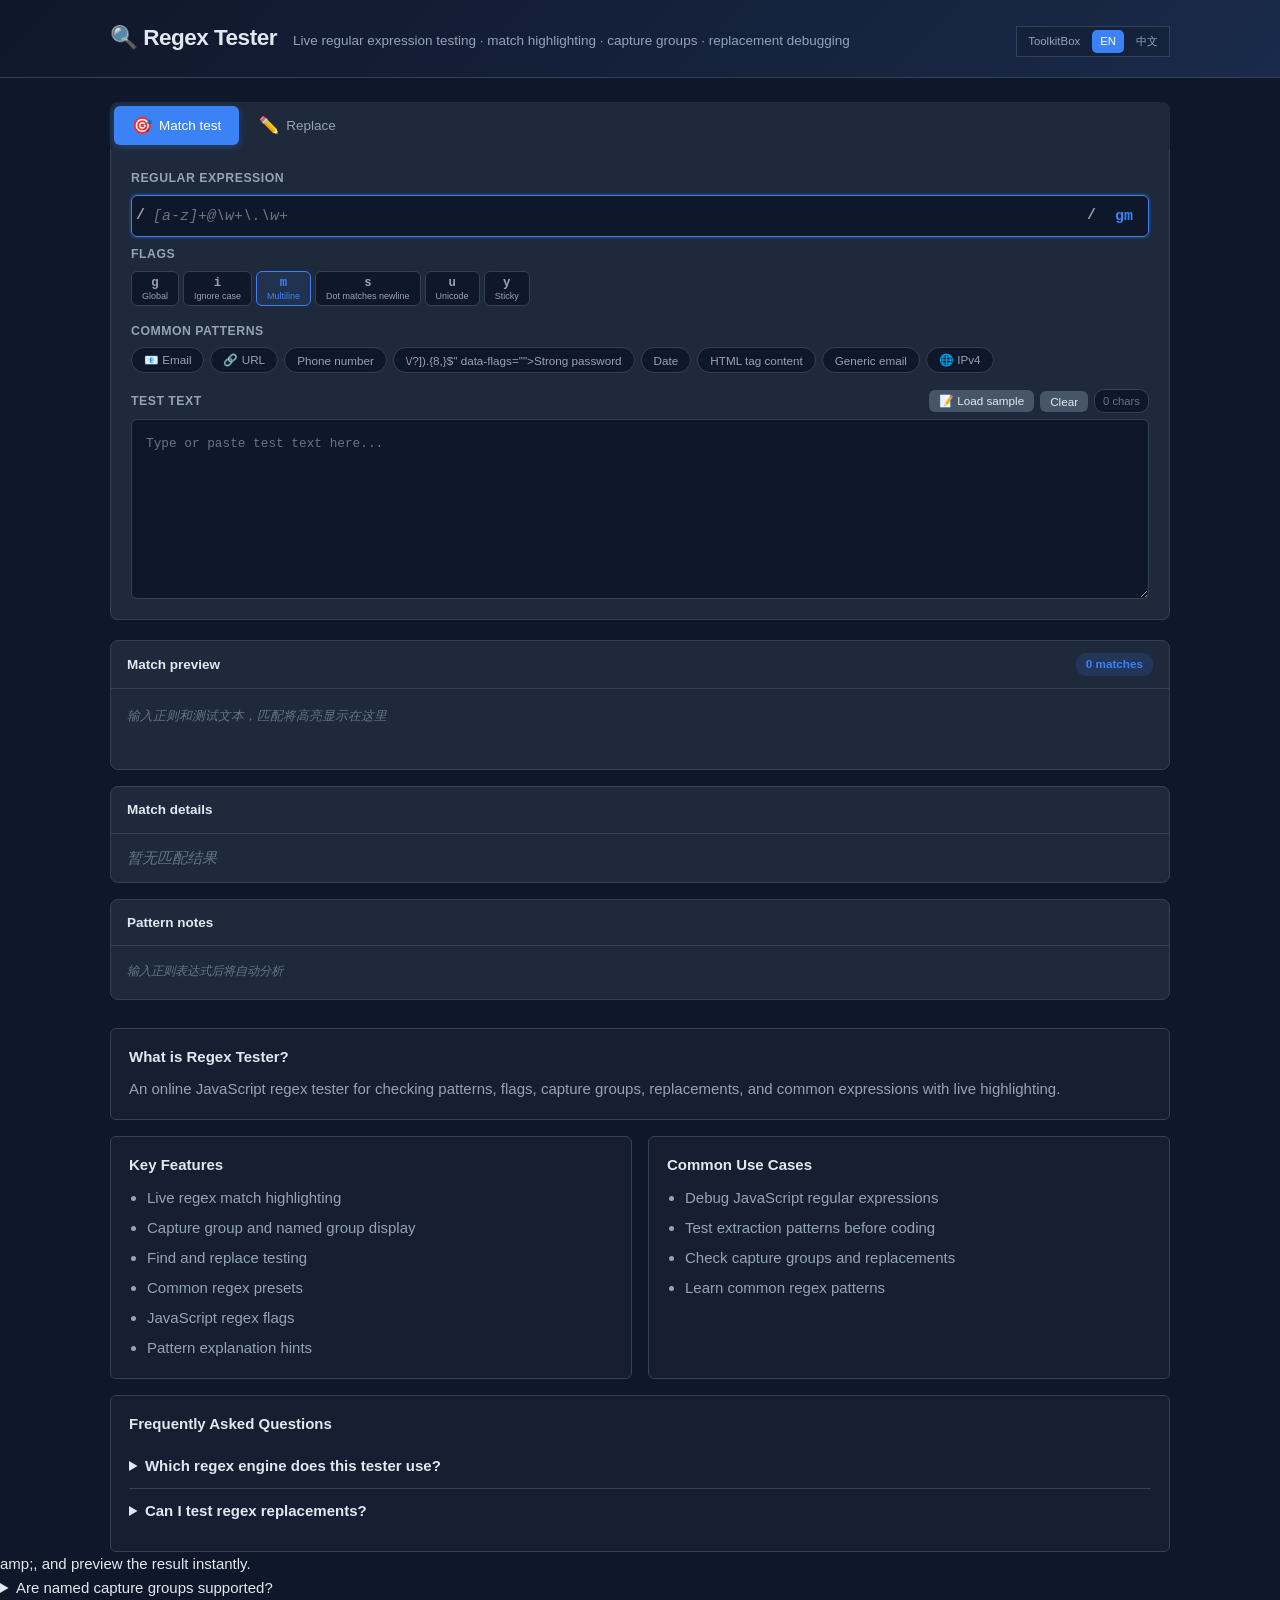
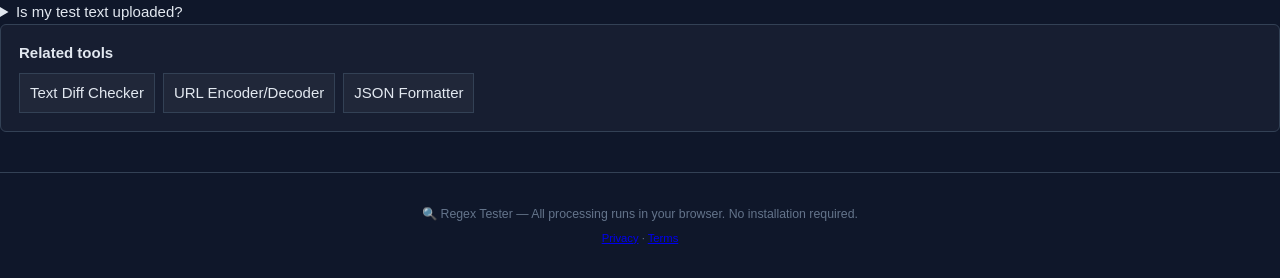
==== commit 5da57bdc: "Add ads.txt and policy footer links" ====
--- a/index.html
+++ b/index.html
@@ -103,6 +103,8 @@
   <script defer src="/_vercel/insights/script.js"></script>
   <!-- Vercel Speed Insights -->
   <script defer src="/_vercel/speed-insights/script.js"></script>
+  <script async src="https://pagead2.googlesyndication.com/pagead/js/adsbygoogle.js?client=ca-pub-5333037258750046"
+     crossorigin="anonymous"></script>
 </head>
 <body>
   <header class="header">
@@ -280,7 +282,7 @@
   <footer class="footer">
     <div class="container">
       <p>🔍 Regex Tester — All processing runs in your browser. No installation required.</p>
-      <p class="footer-small">Frontend-only tool · no server storage · privacy-first</p>
+      <p class="footer-small"><a href="https://toolkitbox.org/privacy/">Privacy</a> · <a href="https://toolkitbox.org/terms/">Terms</a></p>
     </div>
   </footer>
 
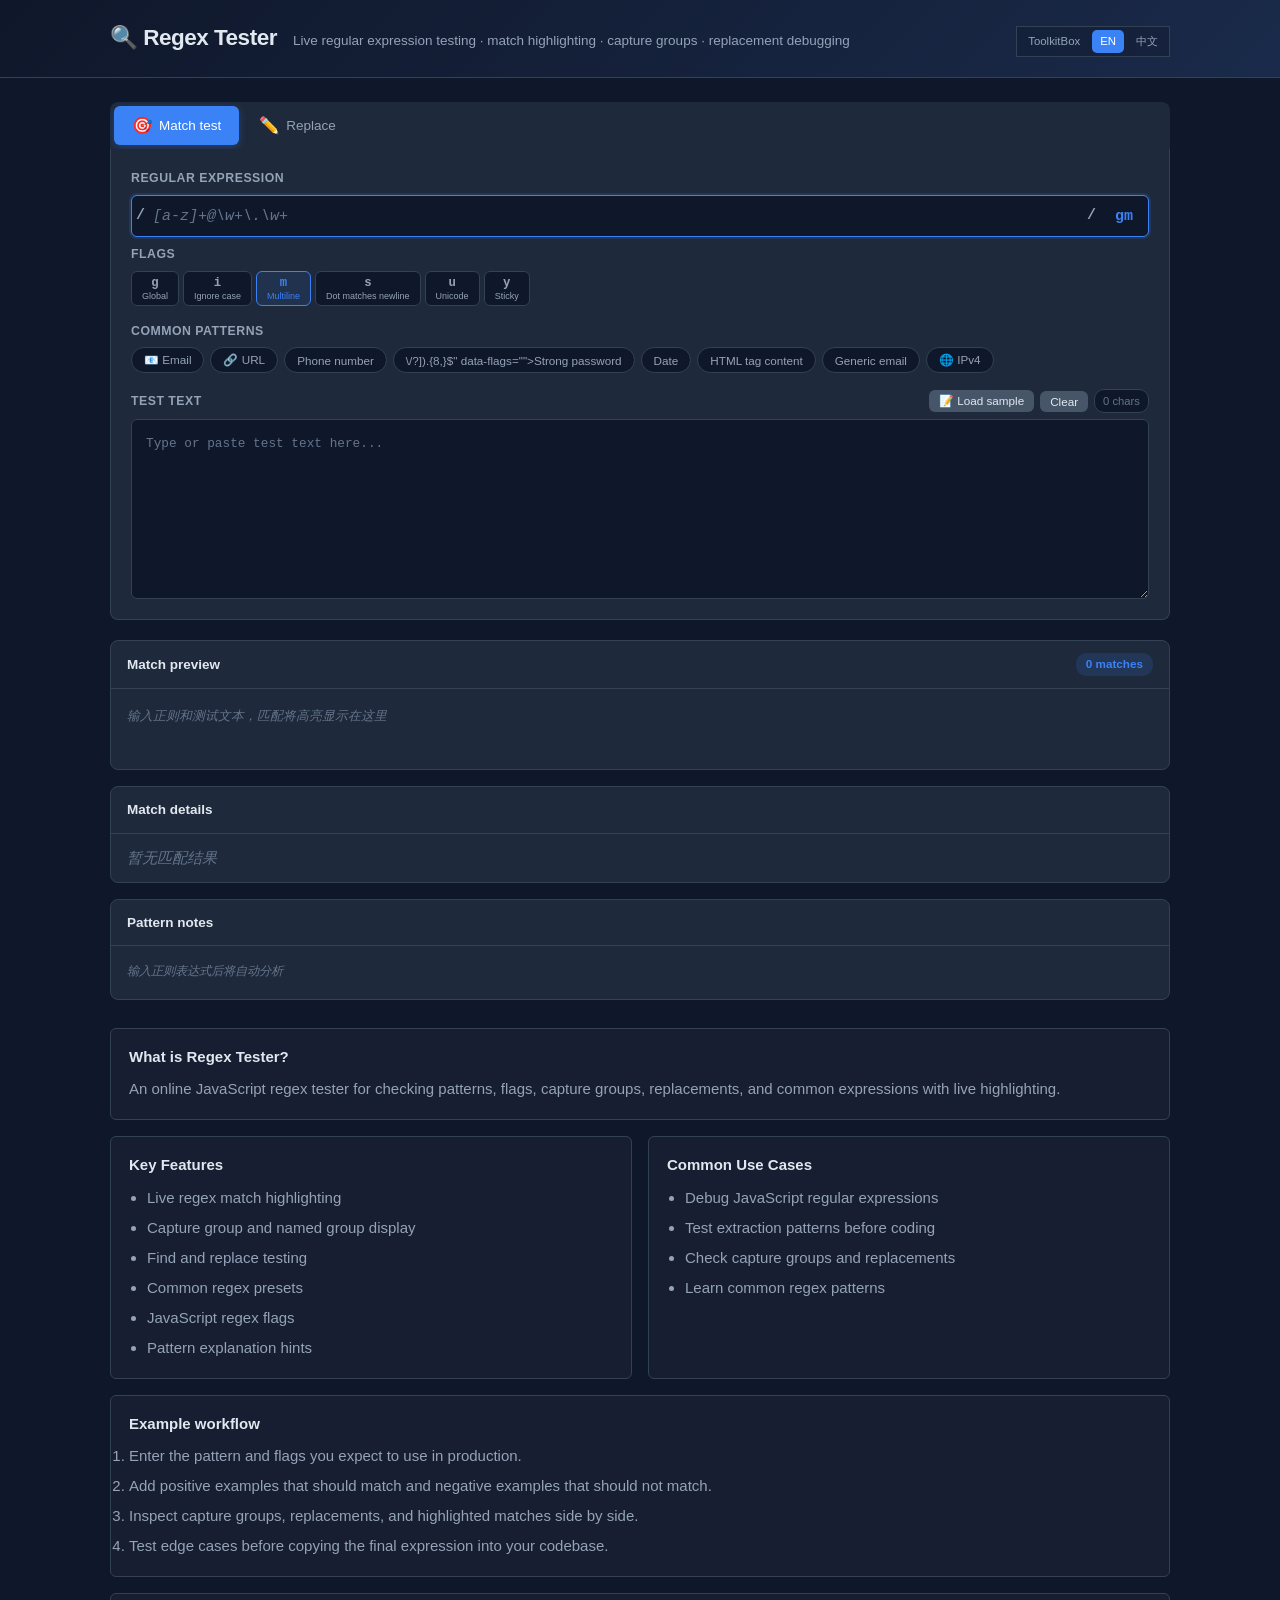
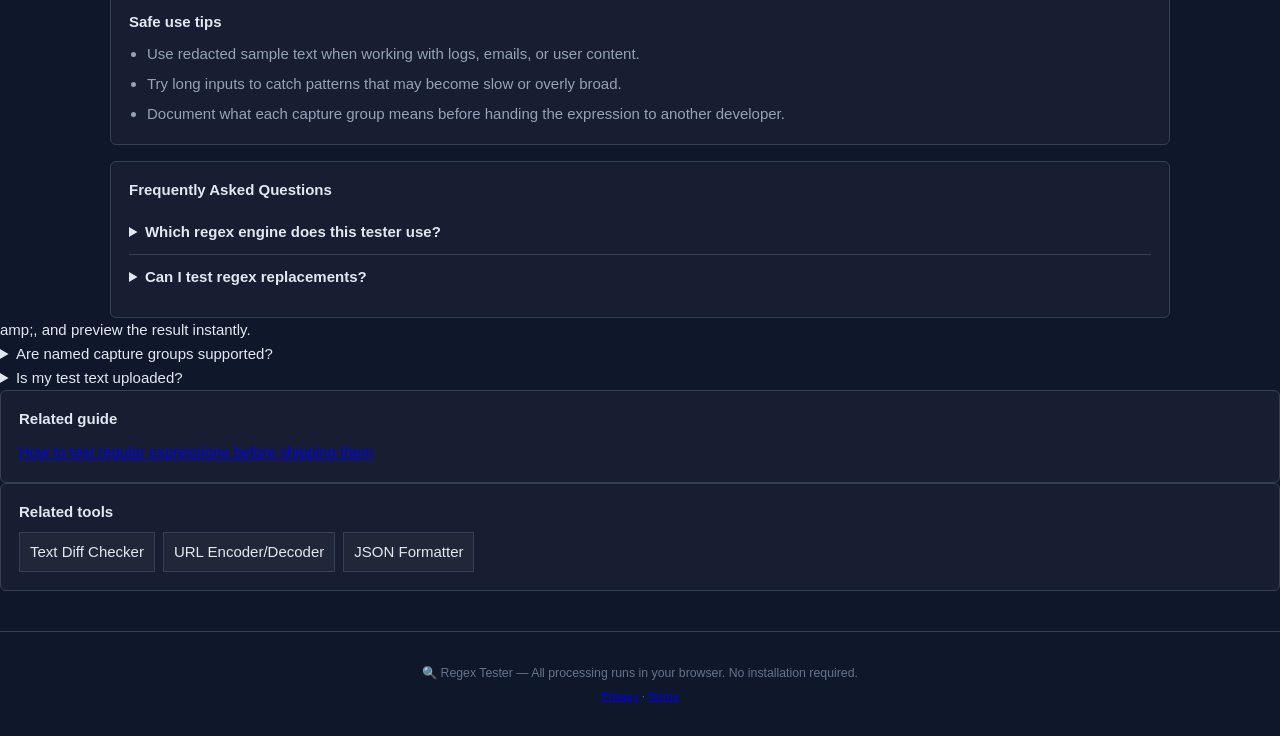
==== commit a9dbab2b: "Improve tool SEO, social previews, and mobile layout" ====
--- a/index.html
+++ b/index.html
@@ -15,11 +15,16 @@
   <meta property="og:title" content="Regex Tester Online | JavaScript Regular Expression Tool">
   <meta property="og:description" content="Test JavaScript regular expressions online with live matches, highlights, capture groups, replacements, and common regex presets.">
   <meta property="og:url" content="https://regex.toolkitbox.org/">
+  <meta property="og:image" content="https://regex.toolkitbox.org/og.png">
+  <meta property="og:image:width" content="1200">
+  <meta property="og:image:height" content="630">
+  <meta property="og:image:alt" content="Regex Tester Online | JavaScript Regular Expression Tool">
 <meta property="og:site_name" content="Regex Tester">
   <meta property="og:locale" content="en_US">
 
   <!-- Twitter Card -->
-  <meta name="twitter:card" content="summary">
+  <meta name="twitter:card" content="summary_large_image">
+  <meta name="twitter:image" content="https://regex.toolkitbox.org/og.png">
   <meta name="twitter:title" content="Regex Tester Online | JavaScript Regular Expression Tool">
   <meta name="twitter:description" content="Test JavaScript regular expressions online with live matches, highlights, capture groups, replacements, and common regex presets.">
 <meta charset="UTF-8">
@@ -98,6 +103,27 @@
   ]
 }
   </script>
+  <script type="application/ld+json">
+{
+  "@context": "https://schema.org",
+  "@type": "BreadcrumbList",
+  "inLanguage": "en",
+  "itemListElement": [
+    {
+      "@type": "ListItem",
+      "position": 1,
+      "name": "ToolkitBox",
+      "item": "https://toolkitbox.org/"
+    },
+    {
+      "@type": "ListItem",
+      "position": 2,
+      "name": "Regex Tester",
+      "item": "https://regex.toolkitbox.org/"
+    }
+  ]
+}
+  </script>
 
   <!-- Vercel Analytics -->
   <script defer src="/_vercel/insights/script.js"></script>
@@ -264,6 +290,25 @@
           <ul><li>Debug JavaScript regular expressions</li><li>Test extraction patterns before coding</li><li>Check capture groups and replacements</li><li>Learn common regex patterns</li></ul>
         </div>
       </div>
+      <div class="seo-block example-workflow">
+        <h2>Example workflow</h2>
+        <ol>
+          <li>Enter the pattern and flags you expect to use in production.</li>
+          <li>Add positive examples that should match and negative examples that should not match.</li>
+          <li>Inspect capture groups, replacements, and highlighted matches side by side.</li>
+          <li>Test edge cases before copying the final expression into your codebase.</li>
+        </ol>
+      </div>
+
+      <div class="seo-block safe-use">
+        <h2>Safe use tips</h2>
+        <ul>
+          <li>Use redacted sample text when working with logs, emails, or user content.</li>
+          <li>Try long inputs to catch patterns that may become slow or overly broad.</li>
+          <li>Document what each capture group means before handing the expression to another developer.</li>
+        </ul>
+      </div>
+
       <div class="seo-block faq-list">
         <h2>Frequently Asked Questions</h2>
         <details><summary>Which regex engine does this tester use?</summary><p>It uses the JavaScript regular expression engine available in your browser.</p></details>
@@ -272,6 +317,10 @@
         <details><summary>Are named capture groups supported?</summary><p>Yes, when supported by your browser, named capture groups are shown in the match details.</p></details>
         <details><summary>Is my test text uploaded?</summary><p>No. Regex matching runs in the browser, so your text stays local.</p></details>
       </div>
+      <div class="seo-block related-guides">
+        <h2>Related guide</h2>
+        <p><a href="https://toolkitbox.org/guides/regex-testing-guide/">How to test regular expressions before shipping them</a></p>
+      </div>
       <div class="seo-block related-tools">
         <h2>Related tools</h2>
         <div class="related-links"><a href="https://diff.toolkitbox.org/">Text Diff Checker</a><a href="https://url.toolkitbox.org/">URL Encoder/Decoder</a><a href="https://json.toolkitbox.org/">JSON Formatter</a></div>
--- a/css/style.css
+++ b/css/style.css
@@ -302,3 +302,30 @@
 .related-links { display: flex; flex-wrap: wrap; gap: 8px; margin-top: 10px; }
 .related-links a { color: var(--text); text-decoration: none; border: 1px solid var(--border); border-radius: var(--radius-xs); padding: 7px 10px; background: rgba(255,255,255,0.04); }
 .related-links a:hover { border-color: var(--primary); color: #fff; }
+
+
+/* === Mobile ad-safety and overflow guard === */
+html, body { max-width: 100%; overflow-x: hidden; }
+.container, .card, .tool-layout, .result-area, .seo-content { min-width: 0; }
+.tabs, .section-tabs { max-width: 100%; overflow-x: auto; -webkit-overflow-scrolling: touch; scrollbar-width: thin; }
+.tab, .section-tab { flex: 0 0 auto; }
+.code-editor, textarea, input, select { max-width: 100%; }
+.editor-header, .editor-actions, .controls, .control-group, .input-row, .action-bar { min-width: 0; }
+@media (max-width: 560px) {
+  .container { width: 100%; padding-left: 12px; padding-right: 12px; }
+  .header { padding: 16px 0; }
+  .header-inner { align-items: flex-start; gap: 8px; }
+  .logo { font-size: 1.28rem; }
+  .tagline { width: 100%; overflow-wrap: anywhere; }
+  .tabs { margin-left: -12px; margin-right: -12px; padding-left: 12px; padding-right: 12px; border-radius: 0; }
+  .tool-layout, .card { border-radius: var(--radius-sm); }
+  .tool-layout, .input-section, .result-section, .upload-section, .result-area { padding: 14px; }
+  .editor-header, .controls, .input-row, .action-bar { flex-wrap: wrap; }
+  .editor-actions { width: 100%; flex-wrap: wrap; justify-content: flex-start; }
+  .editor-actions .btn-sm { flex: 1 1 auto; justify-content: center; }
+  .btn { justify-content: center; }
+  .domain-input { min-width: 0; width: 100%; }
+  .input-row .btn, .action-bar .btn { flex: 1 1 auto; }
+  .code-editor { min-height: 220px; }
+  .toast { width: calc(100vw - 32px); text-align: center; }
+}
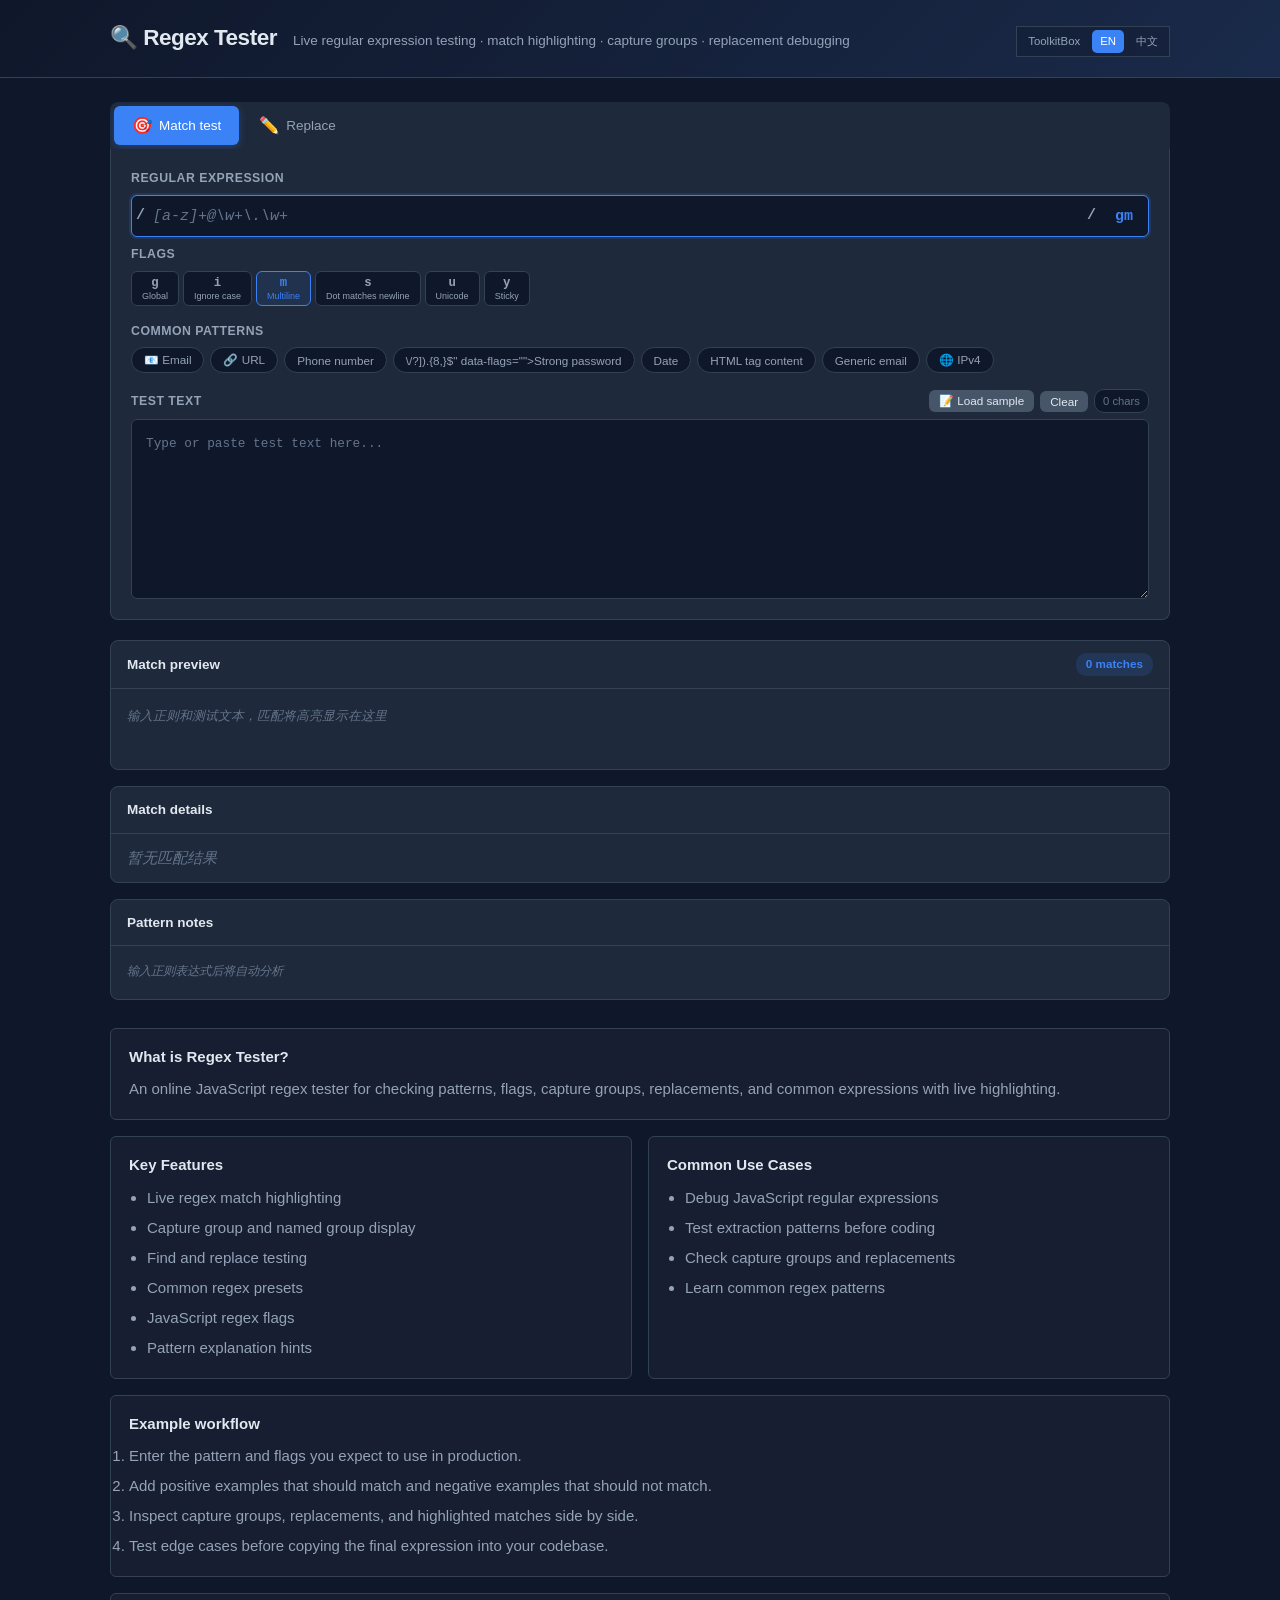
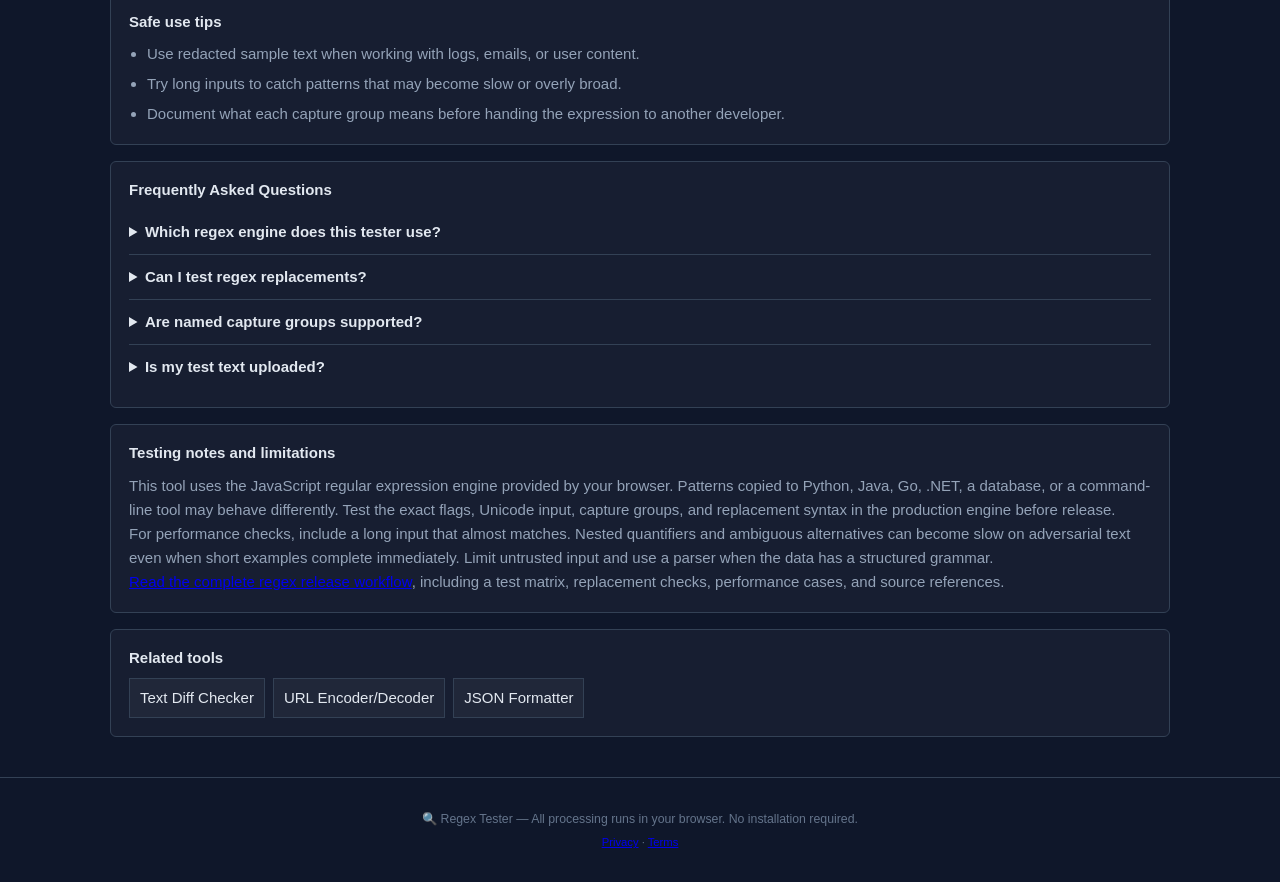
==== commit 2eaaba46: "Fix markup and strengthen regex guidance" ====
--- a/index.html
+++ b/index.html
@@ -6,6 +6,7 @@
   <meta name="keywords" content="regex tester, regular expression tester, javascript regex tester, regex replace, regex online, regex capture groups">
   <meta name="author" content="ToolkitBox">
   <meta name="robots" content="index, follow">
+  <meta name="google-adsense-account" content="ca-pub-5333037258750046">
   <link rel="canonical" href="https://regex.toolkitbox.org/">
   <link rel="alternate" hreflang="en" href="https://regex.toolkitbox.org/">
   <link rel="alternate" hreflang="zh-CN" href="https://regex.toolkitbox.org/zh/">
@@ -312,14 +313,15 @@
       <div class="seo-block faq-list">
         <h2>Frequently Asked Questions</h2>
         <details><summary>Which regex engine does this tester use?</summary><p>It uses the JavaScript regular expression engine available in your browser.</p></details>
-        <details><summary>Can I test regex replacements?</summary><p>Yes. Switch to replacement mode, enter replacement text such as $1 or 
-  </main>amp;, and preview the result instantly.</p></details>
+        <details><summary>Can I test regex replacements?</summary><p>Yes. Switch to replacement mode, enter replacement text such as <code>$1</code> or <code>$&amp;</code>, and preview the result instantly.</p></details>
         <details><summary>Are named capture groups supported?</summary><p>Yes, when supported by your browser, named capture groups are shown in the match details.</p></details>
         <details><summary>Is my test text uploaded?</summary><p>No. Regex matching runs in the browser, so your text stays local.</p></details>
       </div>
       <div class="seo-block related-guides">
-        <h2>Related guide</h2>
-        <p><a href="https://toolkitbox.org/guides/regex-testing-guide/">How to test regular expressions before shipping them</a></p>
+        <h2>Testing notes and limitations</h2>
+        <p>This tool uses the JavaScript regular expression engine provided by your browser. Patterns copied to Python, Java, Go, .NET, a database, or a command-line tool may behave differently. Test the exact flags, Unicode input, capture groups, and replacement syntax in the production engine before release.</p>
+        <p>For performance checks, include a long input that almost matches. Nested quantifiers and ambiguous alternatives can become slow on adversarial text even when short examples complete immediately. Limit untrusted input and use a parser when the data has a structured grammar.</p>
+        <p><a href="https://toolkitbox.org/guides/regex-testing-guide/">Read the complete regex release workflow</a>, including a test matrix, replacement checks, performance cases, and source references.</p>
       </div>
       <div class="seo-block related-tools">
         <h2>Related tools</h2>
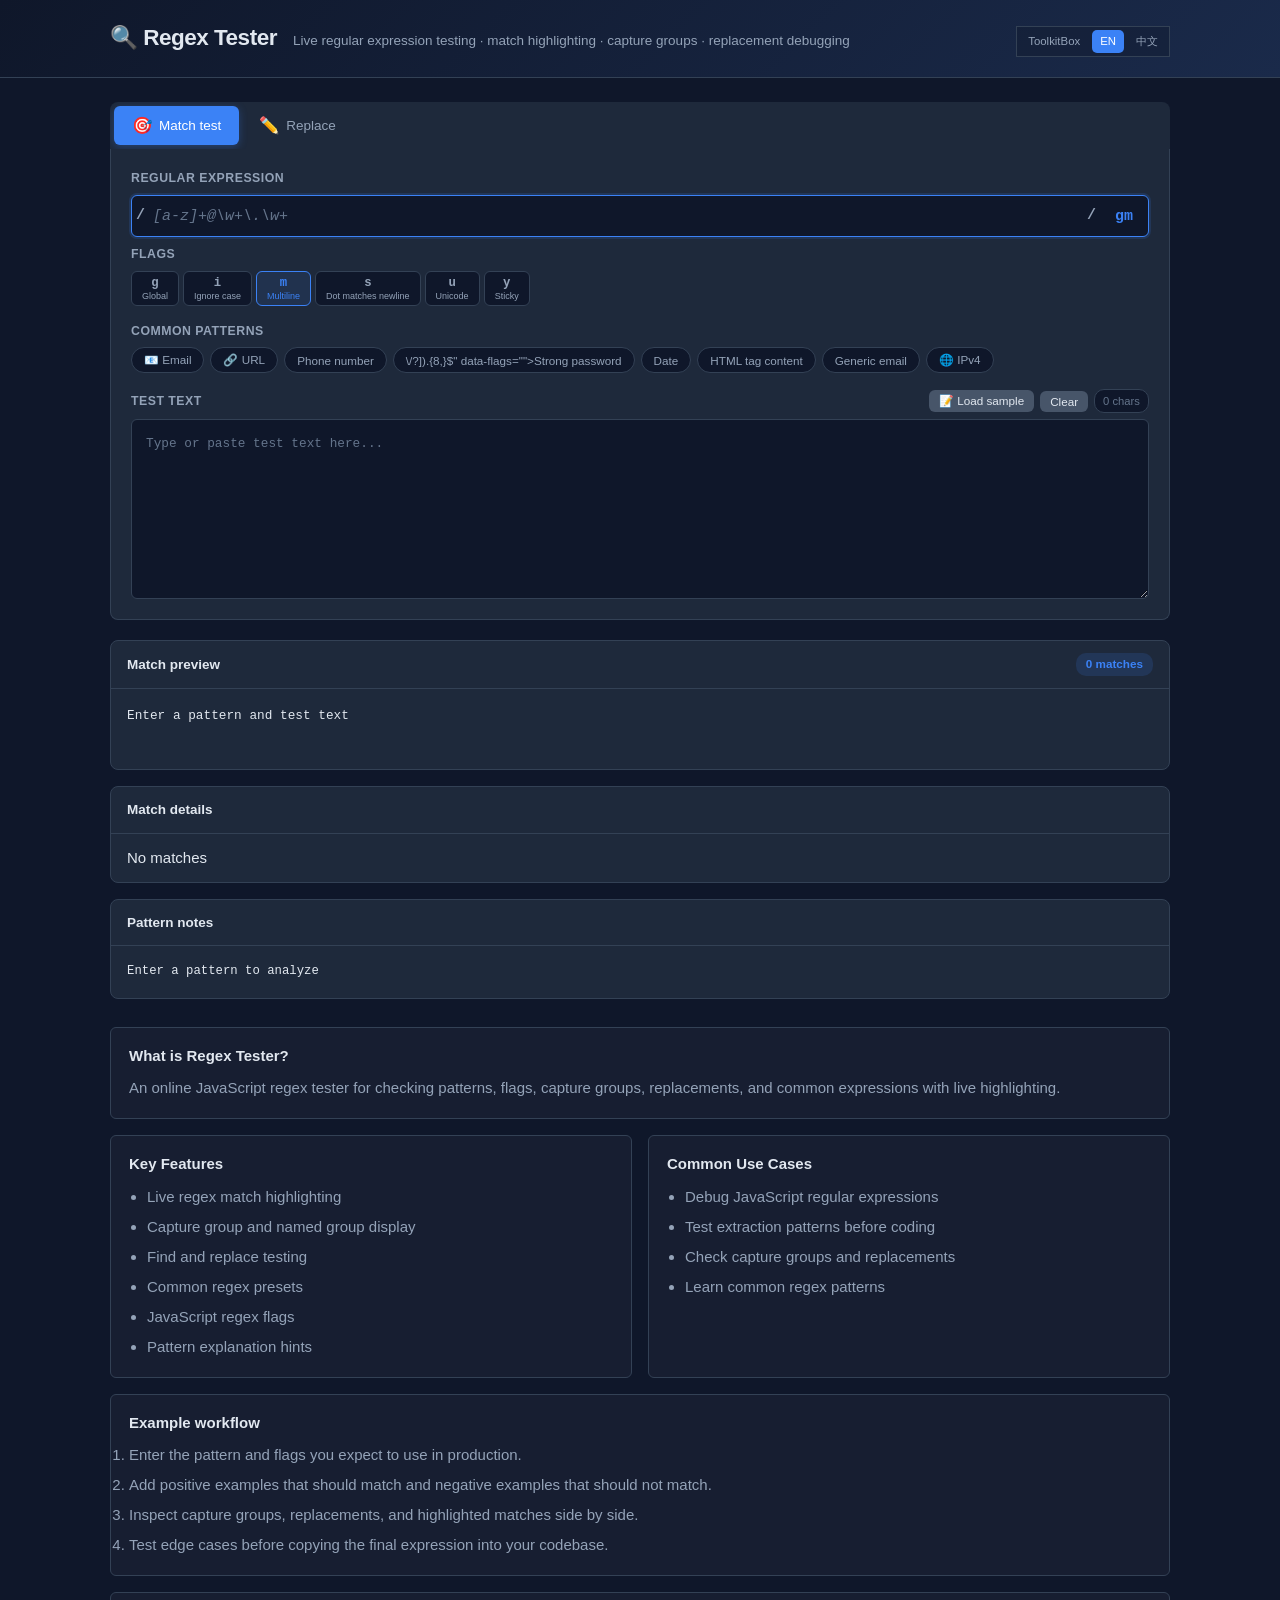
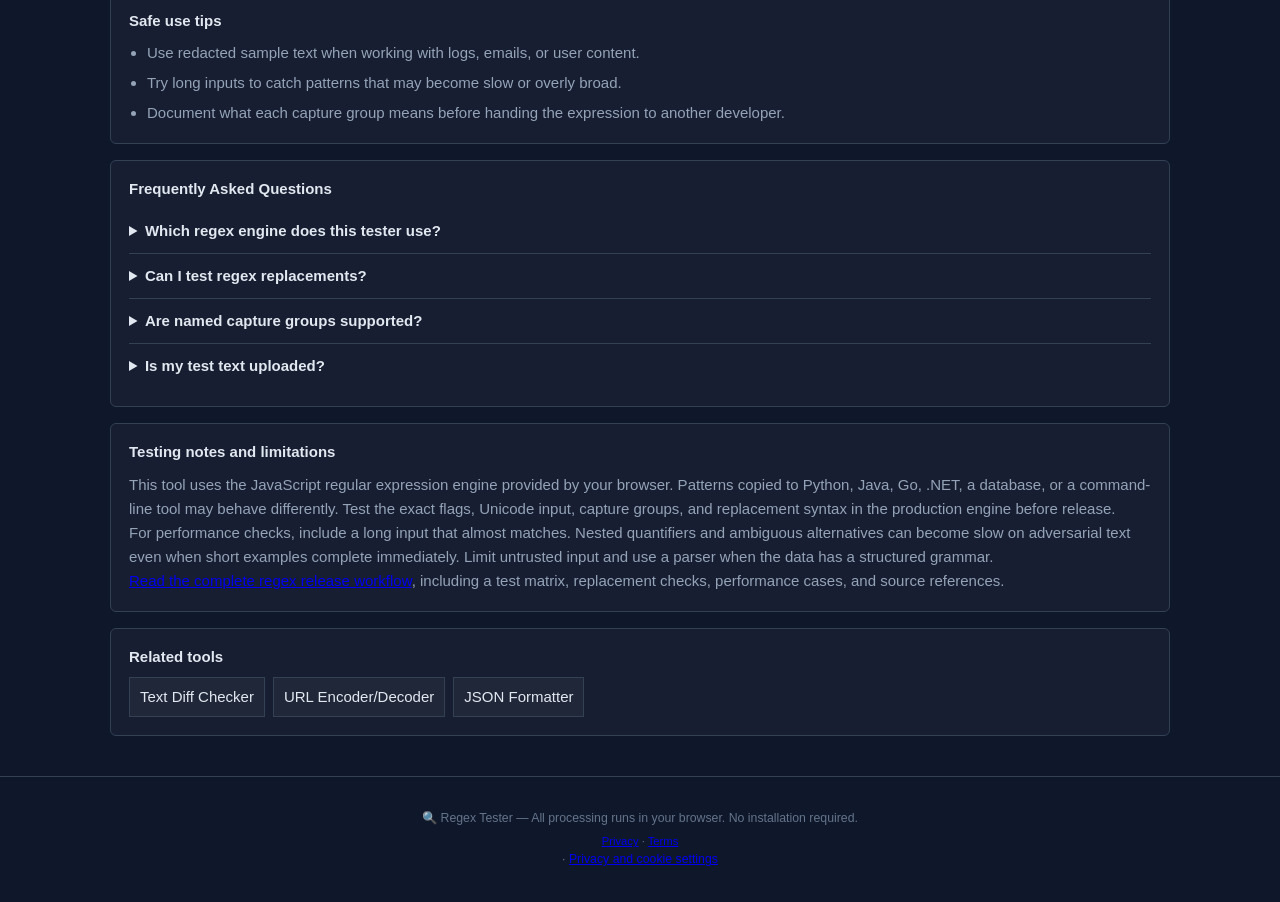
==== commit 3ecf6aa0: "Separate worker startup and execution deadlines with regression tests" ====
--- a/index.html
+++ b/index.html
@@ -132,6 +132,7 @@
   <script defer src="/_vercel/speed-insights/script.js"></script>
   <script async src="https://pagead2.googlesyndication.com/pagead/js/adsbygoogle.js?client=ca-pub-5333037258750046"
      crossorigin="anonymous"></script>
+  <script defer src="/privacy-controls.js"></script>
 </head>
 <body>
   <header class="header">
@@ -335,7 +336,7 @@
       <p>🔍 Regex Tester — All processing runs in your browser. No installation required.</p>
       <p class="footer-small"><a href="https://toolkitbox.org/privacy/">Privacy</a> · <a href="https://toolkitbox.org/terms/">Terms</a></p>
     </div>
-  </footer>
+   · <a href="https://toolkitbox.org/privacy/#privacy-choices" data-privacy-settings>Privacy and cookie settings</a></footer>
 
   <script src="js/app.js"></script>
 </body>
